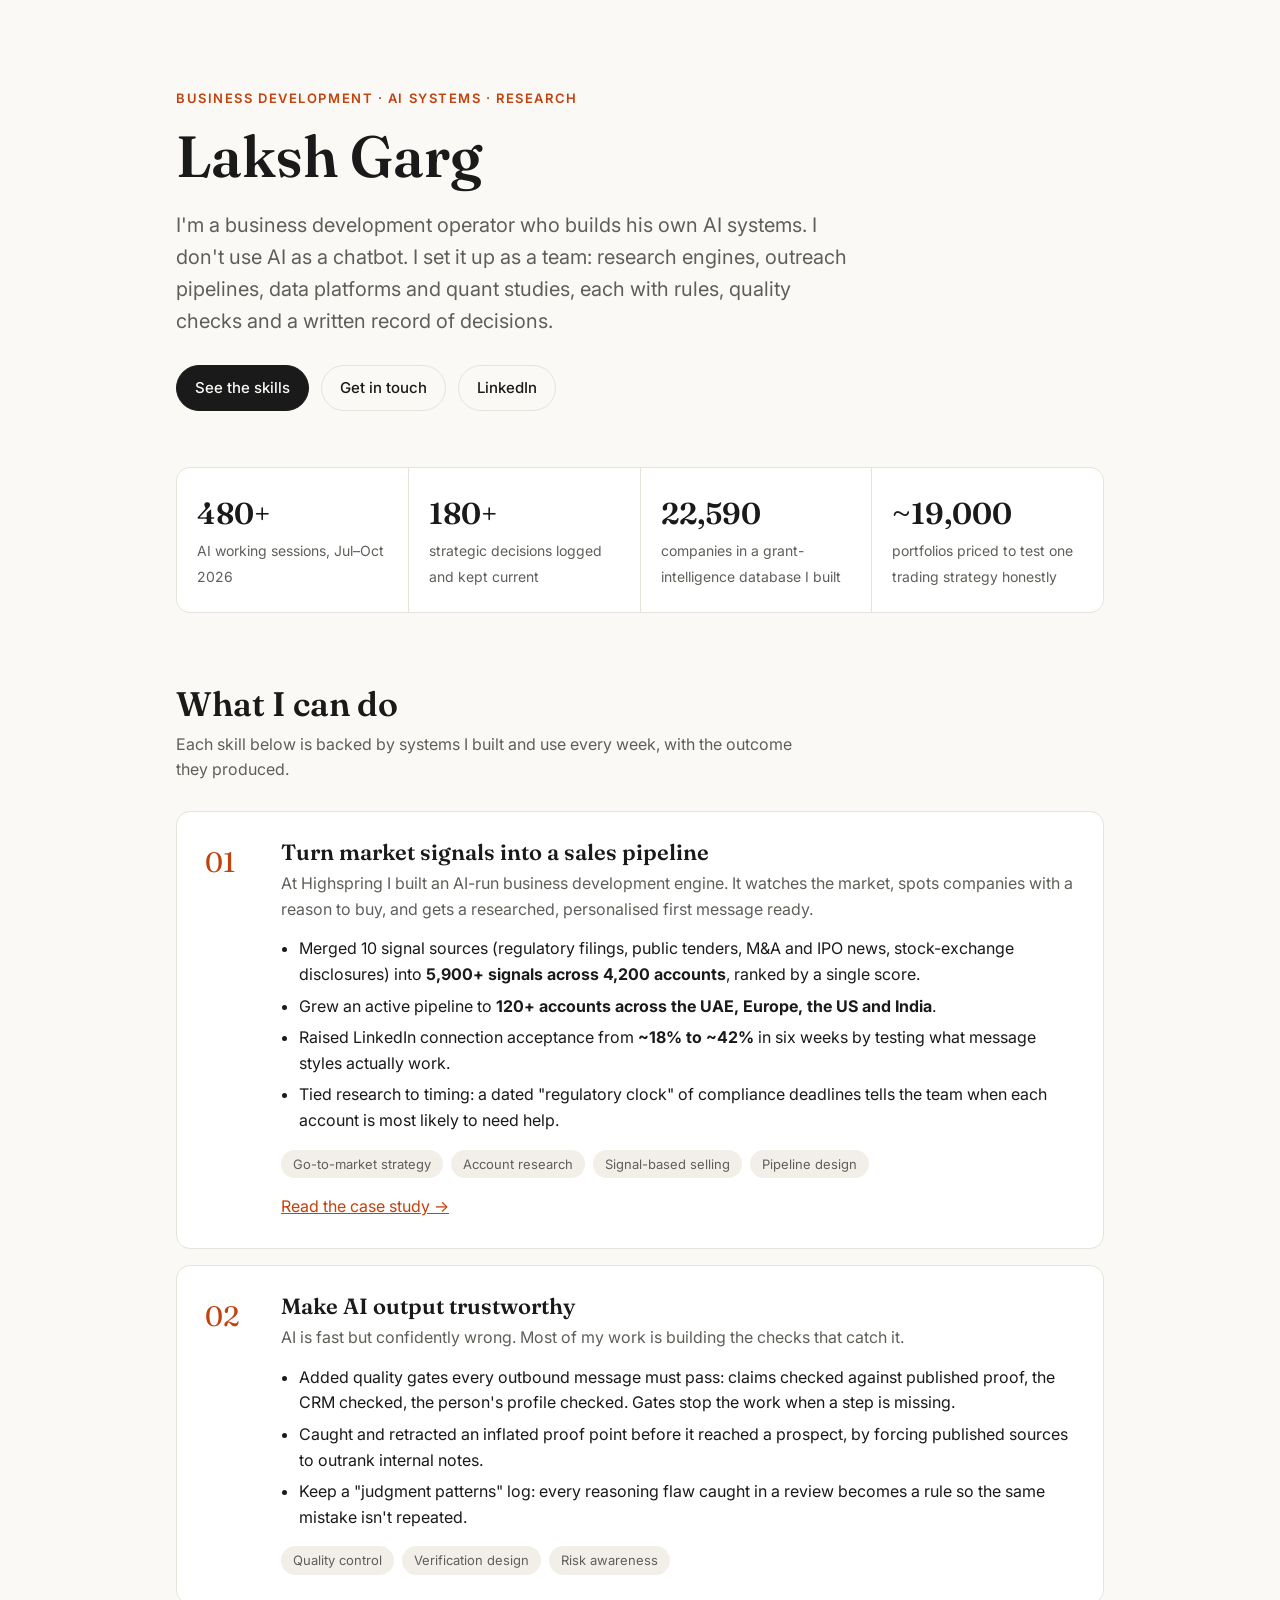
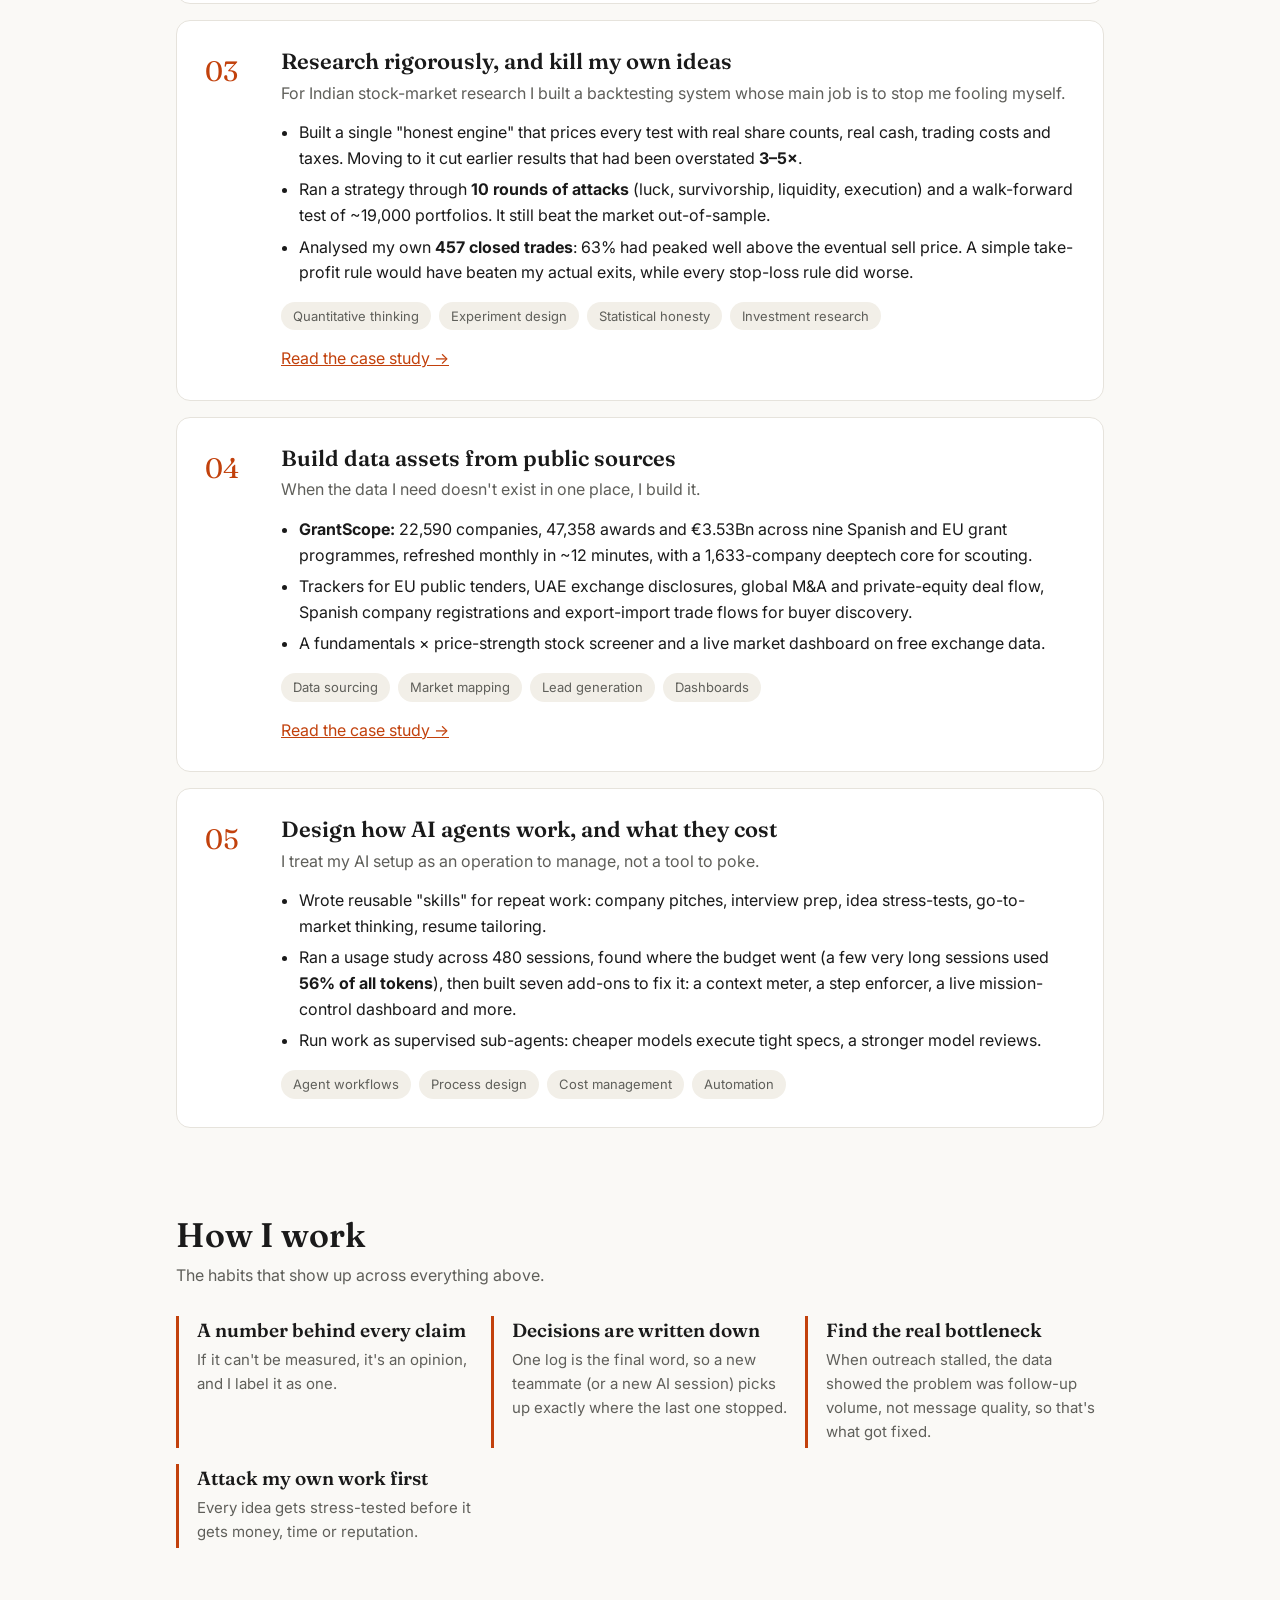
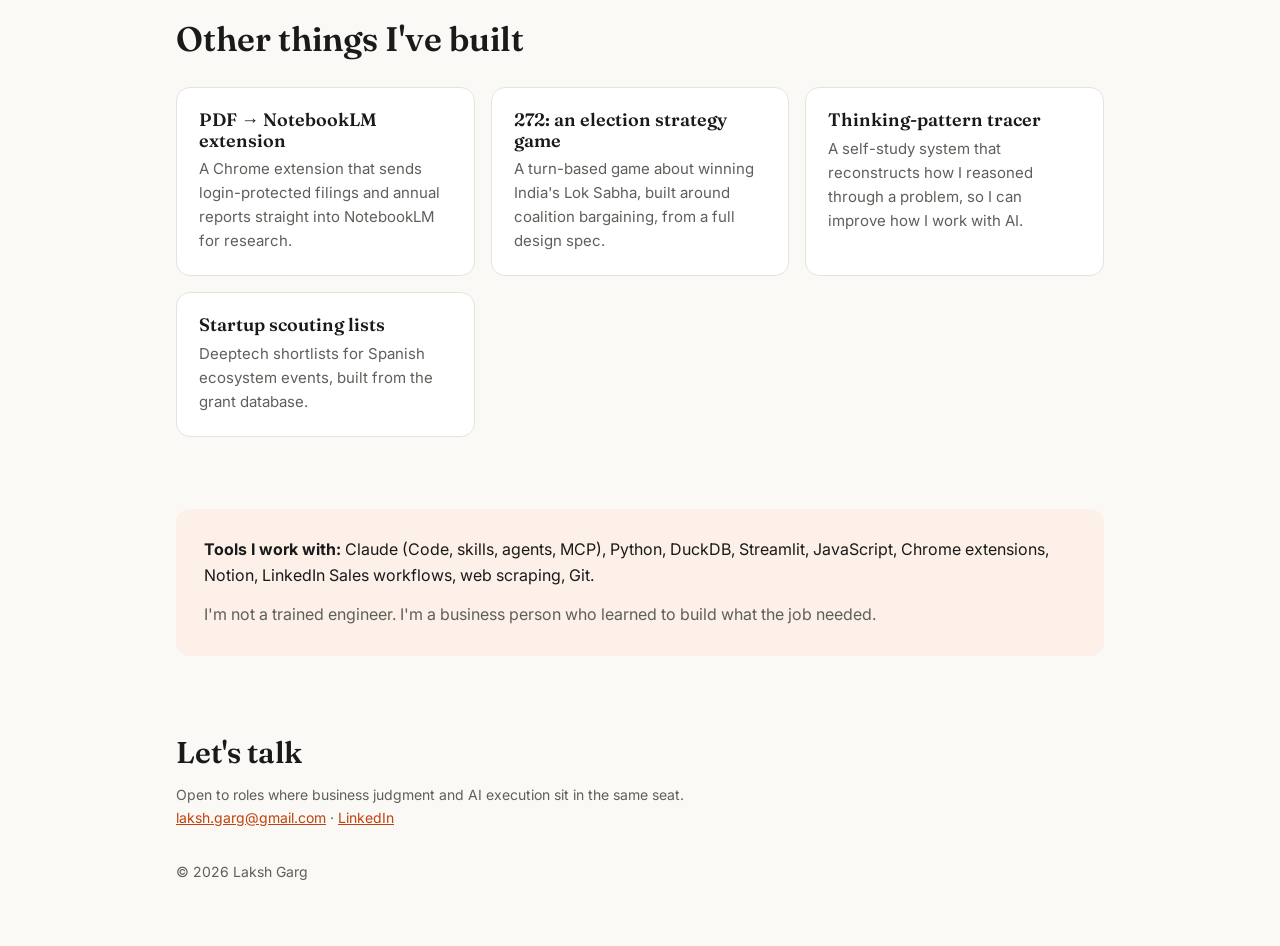
==== index.html @ 2f950cc5 "Skills site with three case studies Co-Authored-By: Claude Opus 5.5 <noreply@anthropic.com>" ====
<!doctype html>
<html lang="en">
<head>
<meta charset="utf-8">
<meta name="viewport" content="width=device-width, initial-scale=1">
<title>Laksh Garg — AI Operator</title>
<meta name="description" content="Business development operator who designs and runs his own AI systems: research engines, outreach pipelines, data platforms and quantitative studies.">
<link rel="preconnect" href="https://fonts.googleapis.com">
<link href="https://fonts.googleapis.com/css2?family=Inter:wght@400;500;600;700&family=Fraunces:opsz,wght@9..144,500;9..144,600&display=swap" rel="stylesheet">
<style>
:root{
  --bg:#faf9f6; --surface:#ffffff; --ink:#1a1a1a; --muted:#5f5f5a; --line:#e6e3dc;
  --accent:#c2410c; --accent-soft:#fdf0e8; --chip:#f2efe8;
}
@media (prefers-color-scheme: dark){
  :root:not([data-theme="light"]){
    --bg:#121211; --surface:#1b1b19; --ink:#efede8; --muted:#a3a19a; --line:#2c2b28;
    --accent:#fb923c; --accent-soft:#2a1d14; --chip:#24231f;
  }
}
:root[data-theme="dark"]{
  --bg:#121211; --surface:#1b1b19; --ink:#efede8; --muted:#a3a19a; --line:#2c2b28;
  --accent:#fb923c; --accent-soft:#2a1d14; --chip:#24231f;
}
*{box-sizing:border-box}
body{margin:0;background:var(--bg);color:var(--ink);font:16px/1.6 Inter,system-ui,sans-serif;-webkit-font-smoothing:antialiased}
.wrap{max-width:960px;margin:0 auto;padding:0 16px}
h1,h2,h3{font-family:Fraunces,Georgia,serif;font-weight:600;line-height:1.15;margin:0}
a{color:var(--accent)}
header{padding:88px 0 56px}
.eyebrow{font-size:13px;letter-spacing:.12em;text-transform:uppercase;color:var(--accent);font-weight:600}
h1{font-size:clamp(36px,6vw,58px);margin:14px 0 20px}
.lede{font-size:clamp(17px,2.2vw,20px);color:var(--muted);max-width:680px}
.cta{margin-top:28px;display:flex;gap:12px;flex-wrap:wrap}
.btn{display:inline-block;padding:10px 18px;border-radius:999px;border:1px solid var(--line);text-decoration:none;color:var(--ink);font-weight:500;font-size:15px}
.btn.primary{background:var(--ink);color:var(--bg);border-color:var(--ink)}
.stats{display:grid;grid-template-columns:repeat(auto-fit,minmax(170px,1fr));gap:1px;background:var(--line);border:1px solid var(--line);border-radius:14px;overflow:hidden}
.stat{background:var(--surface);padding:22px 20px}
.stat b{display:block;font-family:Fraunces,serif;font-size:30px;font-weight:600}
.stat span{font-size:14px;color:var(--muted)}
section{padding:72px 0 0}
.sec-head{margin-bottom:28px}
.sec-head h2{font-size:clamp(26px,4vw,34px)}
.sec-head p{color:var(--muted);margin:8px 0 0;max-width:640px}
.skill{background:var(--surface);border:1px solid var(--line);border-radius:14px;padding:28px;margin-bottom:16px;display:grid;grid-template-columns:56px 1fr;gap:20px}
.num{font-family:Fraunces,serif;font-size:28px;color:var(--accent)}
.skill h3{font-size:22px;margin-bottom:6px}
.skill .what{color:var(--muted);margin:0 0 14px}
.skill ul{margin:0 0 16px;padding-left:18px}
.skill li{margin:6px 0}
.chips{display:flex;flex-wrap:wrap;gap:8px}
.chip{background:var(--chip);border-radius:999px;padding:4px 12px;font-size:13px;color:var(--muted)}
.principles{display:grid;grid-template-columns:repeat(auto-fit,minmax(260px,1fr));gap:16px}
.p{border-left:3px solid var(--accent);padding:4px 0 4px 18px}
.p h3{font-size:19px;margin-bottom:6px}
.p p{margin:0;color:var(--muted);font-size:15px}
.builds{display:grid;grid-template-columns:repeat(auto-fit,minmax(260px,1fr));gap:16px}
.card{background:var(--surface);border:1px solid var(--line);border-radius:14px;padding:22px}
.card h3{font-size:18px;margin-bottom:6px}
.card p{margin:0;color:var(--muted);font-size:15px}
.stack{background:var(--accent-soft);border-radius:14px;padding:28px}
.stack p{margin:0 0 14px}
footer{padding:80px 0 48px;color:var(--muted);font-size:14px}
footer h2{color:var(--ink);font-size:30px;margin-bottom:12px}
@media (max-width:600px){
  header{padding:56px 0 40px}
  .skill{grid-template-columns:1fr;gap:6px;padding:22px}
}
</style>
</head>
<body>
<div class="wrap">

<header>
  <div class="eyebrow">Business development · AI systems · Research</div>
  <h1>Laksh Garg</h1>
  <p class="lede">I'm a business development operator who builds his own AI systems. I don't use AI as a chatbot. I set it up as a team: research engines, outreach pipelines, data platforms and quant studies, each with rules, quality checks and a written record of decisions.</p>
  <div class="cta">
    <a class="btn primary" href="#skills">See the skills</a>
    <a class="btn" href="mailto:laksh.garg@gmail.com">Get in touch</a>
    <a class="btn" href="https://www.linkedin.com/in/lakshay-garg-66840947">LinkedIn</a>
  </div>
</header>

<div class="stats">
  <div class="stat"><b>480+</b><span>AI working sessions, Jul–Oct 2026</span></div>
  <div class="stat"><b>180+</b><span>strategic decisions logged and kept current</span></div>
  <div class="stat"><b>22,590</b><span>companies in a grant-intelligence database I built</span></div>
  <div class="stat"><b>~19,000</b><span>portfolios priced to test one trading strategy honestly</span></div>
</div>

<section id="skills">
  <div class="sec-head">
    <h2>What I can do</h2>
    <p>Each skill below is backed by systems I built and use every week, with the outcome they produced.</p>
  </div>

  <div class="skill"><div class="num">01</div><div>
    <h3>Turn market signals into a sales pipeline</h3>
    <p class="what">At Highspring I built an AI-run business development engine. It watches the market, spots companies with a reason to buy, and gets a researched, personalised first message ready.</p>
    <ul>
      <li>Merged 10 signal sources (regulatory filings, public tenders, M&amp;A and IPO news, stock-exchange disclosures) into <strong>5,900+ signals across 4,200 accounts</strong>, ranked by a single score.</li>
      <li>Grew an active pipeline to <strong>120+ accounts across the UAE, Europe, the US and India</strong>.</li>
      <li>Raised LinkedIn connection acceptance from <strong>~18% to ~42%</strong> in six weeks by testing what message styles actually work.</li>
      <li>Tied research to timing: a dated "regulatory clock" of compliance deadlines tells the team when each account is most likely to need help.</li>
    </ul>
    <div class="chips"><span class="chip">Go-to-market strategy</span><span class="chip">Account research</span><span class="chip">Signal-based selling</span><span class="chip">Pipeline design</span></div>
  <p style="margin:16px 0 0"><a href="cases/bd-engine.html">Read the case study →</a></p></div></div>

  <div class="skill"><div class="num">02</div><div>
    <h3>Make AI output trustworthy</h3>
    <p class="what">AI is fast but confidently wrong. Most of my work is building the checks that catch it.</p>
    <ul>
      <li>Added quality gates every outbound message must pass: claims checked against published proof, the CRM checked, the person's profile checked. Gates stop the work when a step is missing.</li>
      <li>Caught and retracted an inflated proof point before it reached a prospect, by forcing published sources to outrank internal notes.</li>
      <li>Keep a "judgment patterns" log: every reasoning flaw caught in a review becomes a rule so the same mistake isn't repeated.</li>
    </ul>
    <div class="chips"><span class="chip">Quality control</span><span class="chip">Verification design</span><span class="chip">Risk awareness</span></div>
  </div></div>

  <div class="skill"><div class="num">03</div><div>
    <h3>Research rigorously, and kill my own ideas</h3>
    <p class="what">For Indian stock-market research I built a backtesting system whose main job is to stop me fooling myself.</p>
    <ul>
      <li>Built a single "honest engine" that prices every test with real share counts, real cash, trading costs and taxes. Moving to it cut earlier results that had been overstated <strong>3–5×</strong>.</li>
      <li>Ran a strategy through <strong>10 rounds of attacks</strong> (luck, survivorship, liquidity, execution) and a walk-forward test of ~19,000 portfolios. It still beat the market out-of-sample.</li>
      <li>Analysed my own <strong>457 closed trades</strong>: 63% had peaked well above the eventual sell price. A simple take-profit rule would have beaten my actual exits, while every stop-loss rule did worse.</li>
    </ul>
    <div class="chips"><span class="chip">Quantitative thinking</span><span class="chip">Experiment design</span><span class="chip">Statistical honesty</span><span class="chip">Investment research</span></div>
  <p style="margin:16px 0 0"><a href="cases/backtesting.html">Read the case study →</a></p></div></div>

  <div class="skill"><div class="num">04</div><div>
    <h3>Build data assets from public sources</h3>
    <p class="what">When the data I need doesn't exist in one place, I build it.</p>
    <ul>
      <li><strong>GrantScope:</strong> 22,590 companies, 47,358 awards and €3.53Bn across nine Spanish and EU grant programmes, refreshed monthly in ~12 minutes, with a 1,633-company deeptech core for scouting.</li>
      <li>Trackers for EU public tenders, UAE exchange disclosures, global M&amp;A and private-equity deal flow, Spanish company registrations and export-import trade flows for buyer discovery.</li>
      <li>A fundamentals × price-strength stock screener and a live market dashboard on free exchange data.</li>
    </ul>
    <div class="chips"><span class="chip">Data sourcing</span><span class="chip">Market mapping</span><span class="chip">Lead generation</span><span class="chip">Dashboards</span></div>
  <p style="margin:16px 0 0"><a href="cases/grantscope.html">Read the case study →</a></p></div></div>

  <div class="skill"><div class="num">05</div><div>
    <h3>Design how AI agents work, and what they cost</h3>
    <p class="what">I treat my AI setup as an operation to manage, not a tool to poke.</p>
    <ul>
      <li>Wrote reusable "skills" for repeat work: company pitches, interview prep, idea stress-tests, go-to-market thinking, resume tailoring.</li>
      <li>Ran a usage study across 480 sessions, found where the budget went (a few very long sessions used <strong>56% of all tokens</strong>), then built seven add-ons to fix it: a context meter, a step enforcer, a live mission-control dashboard and more.</li>
      <li>Run work as supervised sub-agents: cheaper models execute tight specs, a stronger model reviews.</li>
    </ul>
    <div class="chips"><span class="chip">Agent workflows</span><span class="chip">Process design</span><span class="chip">Cost management</span><span class="chip">Automation</span></div>
  </div></div>
</section>

<section>
  <div class="sec-head">
    <h2>How I work</h2>
    <p>The habits that show up across everything above.</p>
  </div>
  <div class="principles">
    <div class="p"><h3>A number behind every claim</h3><p>If it can't be measured, it's an opinion, and I label it as one.</p></div>
    <div class="p"><h3>Decisions are written down</h3><p>One log is the final word, so a new teammate (or a new AI session) picks up exactly where the last one stopped.</p></div>
    <div class="p"><h3>Find the real bottleneck</h3><p>When outreach stalled, the data showed the problem was follow-up volume, not message quality, so that's what got fixed.</p></div>
    <div class="p"><h3>Attack my own work first</h3><p>Every idea gets stress-tested before it gets money, time or reputation.</p></div>
  </div>
</section>

<section>
  <div class="sec-head">
    <h2>Other things I've built</h2>
  </div>
  <div class="builds">
    <div class="card"><h3>PDF → NotebookLM extension</h3><p>A Chrome extension that sends login-protected filings and annual reports straight into NotebookLM for research.</p></div>
    <div class="card"><h3>272: an election strategy game</h3><p>A turn-based game about winning India's Lok Sabha, built around coalition bargaining, from a full design spec.</p></div>
    <div class="card"><h3>Thinking-pattern tracer</h3><p>A self-study system that reconstructs how I reasoned through a problem, so I can improve how I work with AI.</p></div>
    <div class="card"><h3>Startup scouting lists</h3><p>Deeptech shortlists for Spanish ecosystem events, built from the grant database.</p></div>
  </div>
</section>

<section>
  <div class="stack">
    <p><strong>Tools I work with:</strong> Claude (Code, skills, agents, MCP), Python, DuckDB, Streamlit, JavaScript, Chrome extensions, Notion, LinkedIn Sales workflows, web scraping, Git.</p>
    <p style="margin:0;color:var(--muted)">I'm not a trained engineer. I'm a business person who learned to build what the job needed.</p>
  </div>
</section>

<footer>
  <h2>Let's talk</h2>
  <p>Open to roles where business judgment and AI execution sit in the same seat.<br>
  <a href="mailto:laksh.garg@gmail.com">laksh.garg@gmail.com</a> · <a href="https://www.linkedin.com/in/lakshay-garg-66840947">LinkedIn</a></p>
  <p style="margin-top:32px">© 2026 Laksh Garg</p>
</footer>

</div>
</body>
</html>
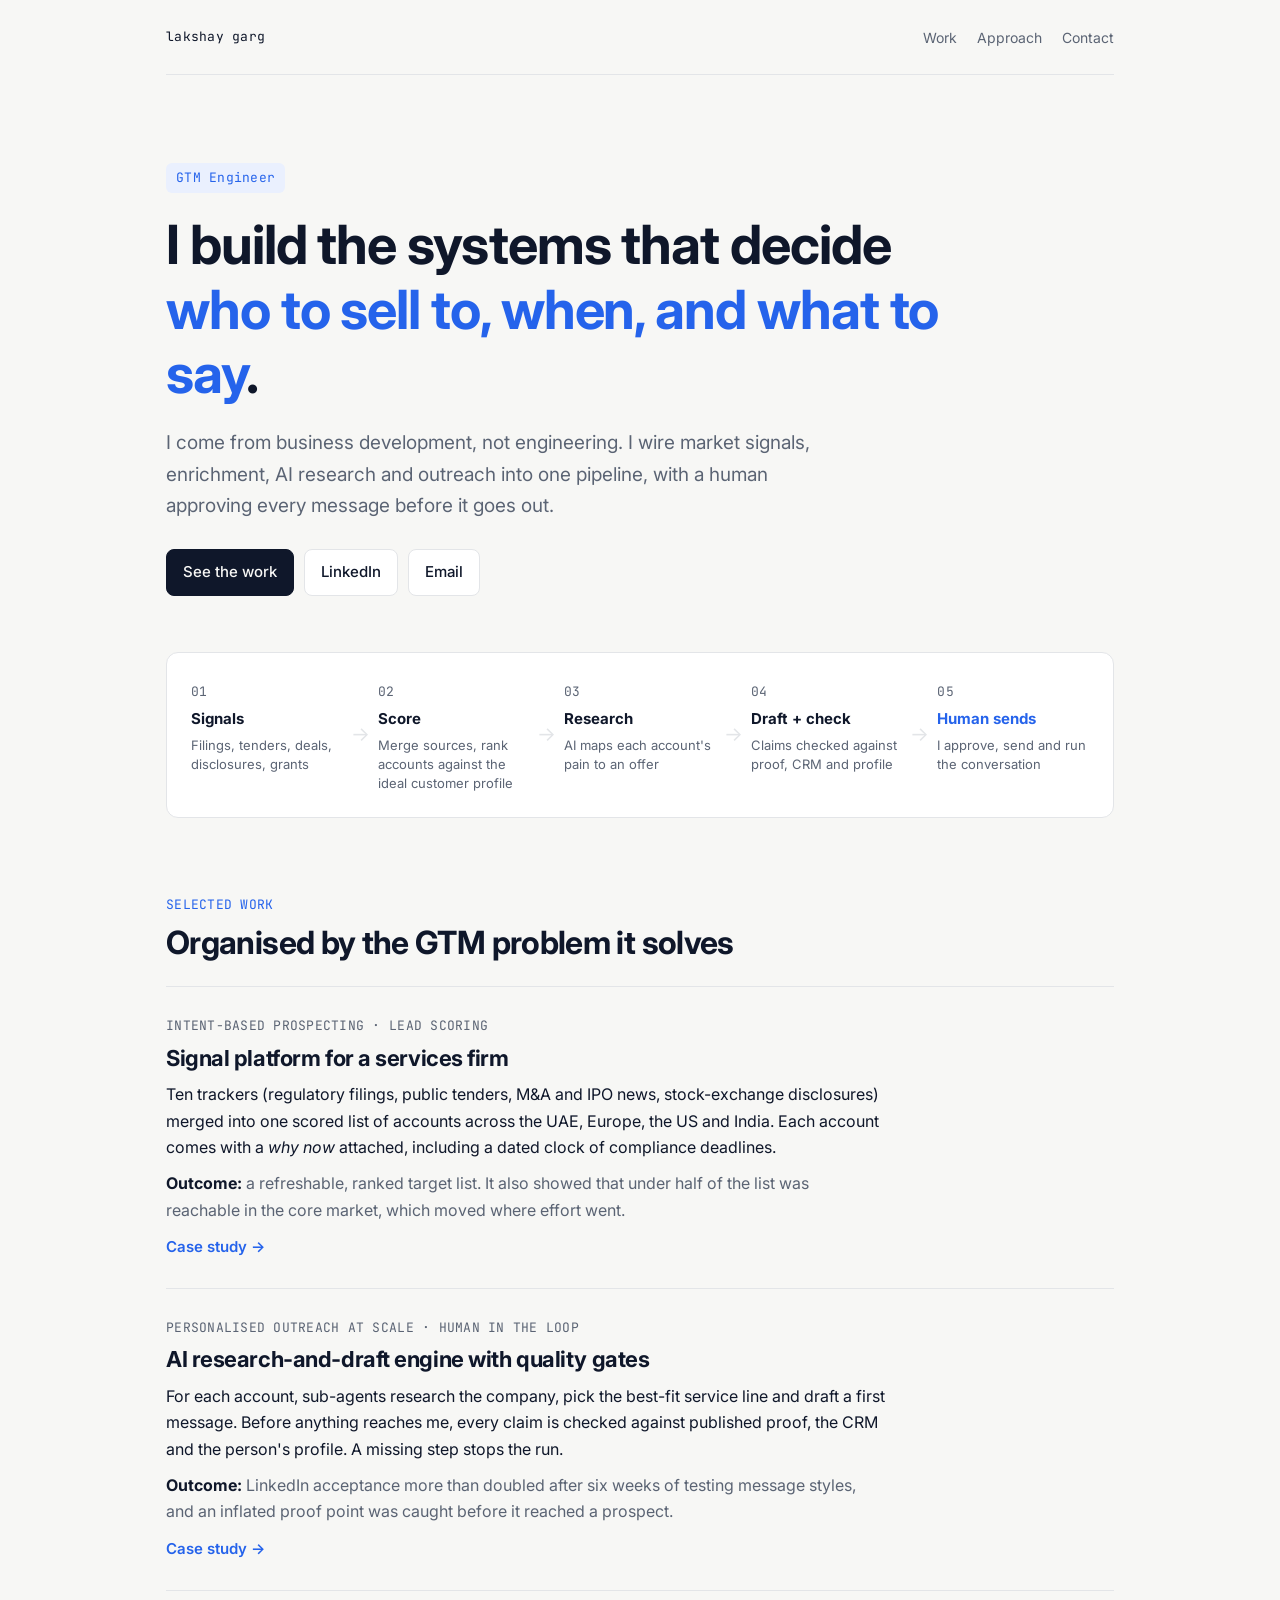
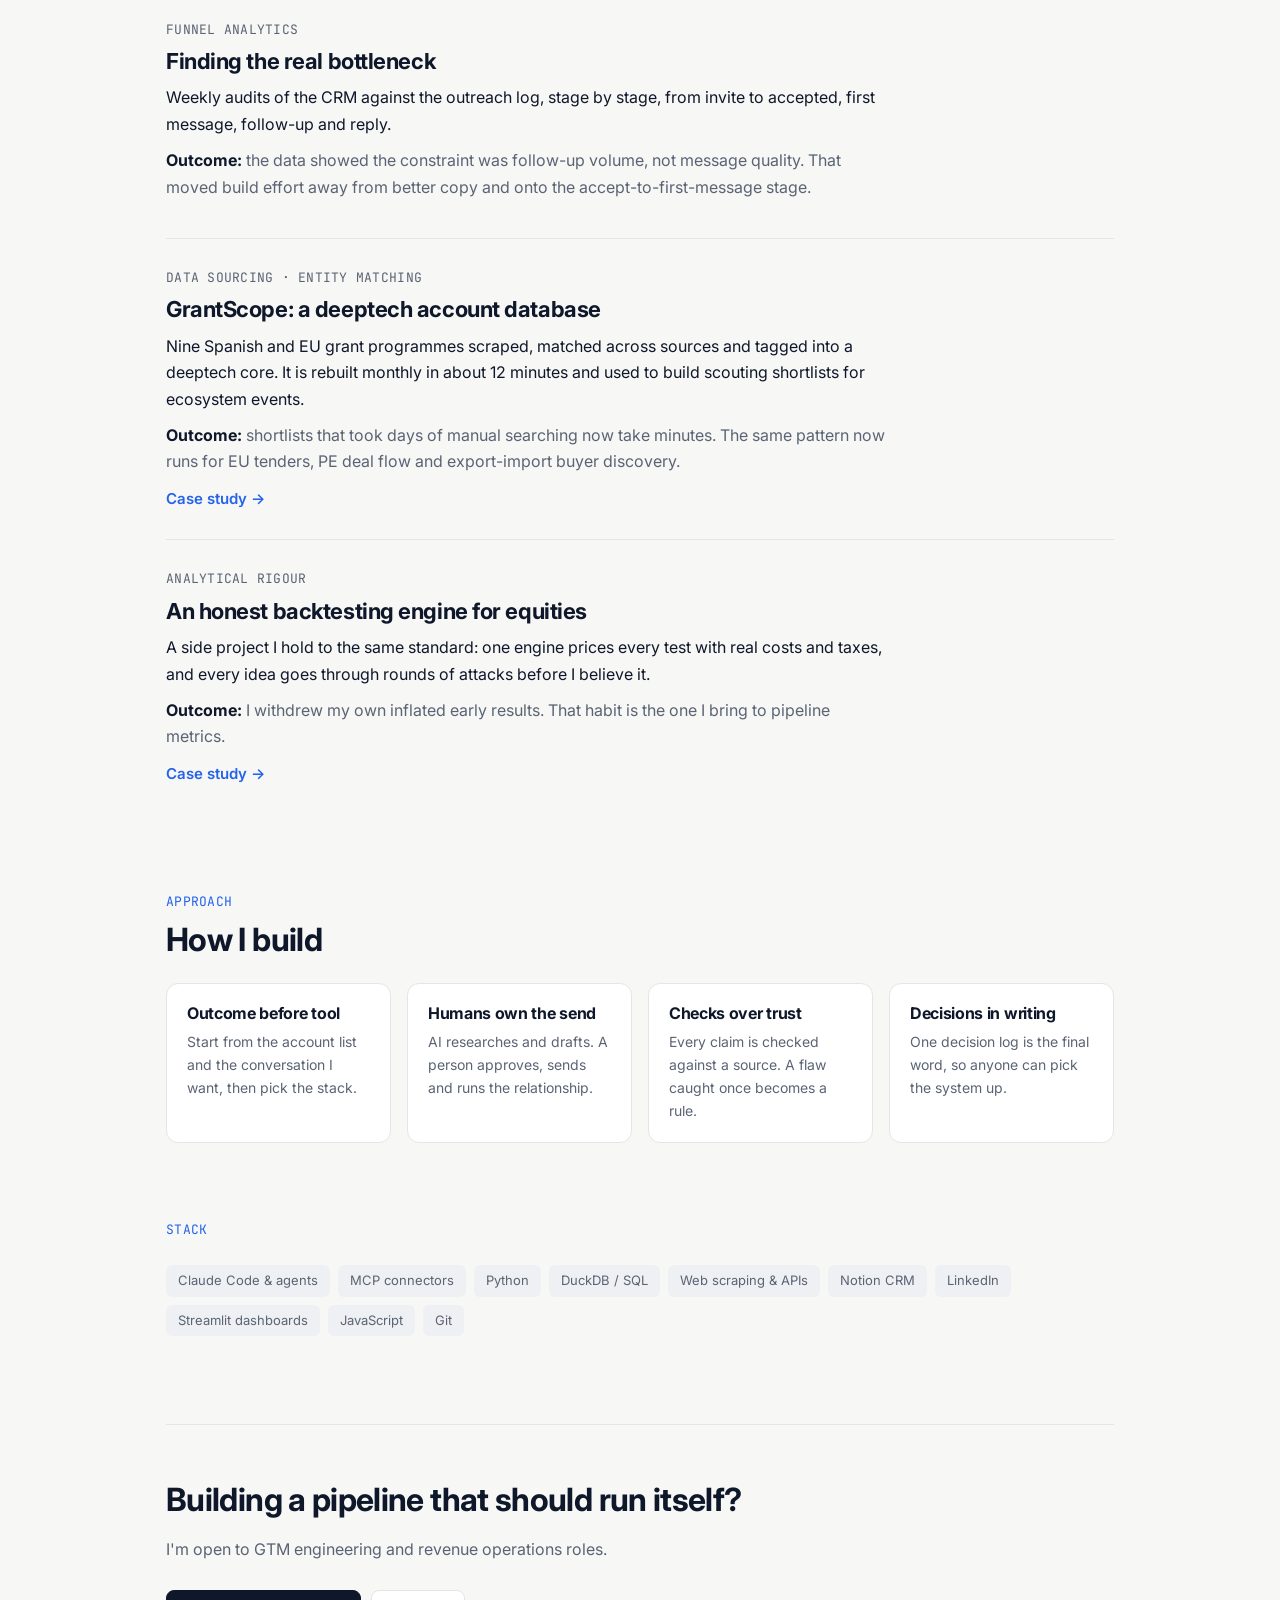
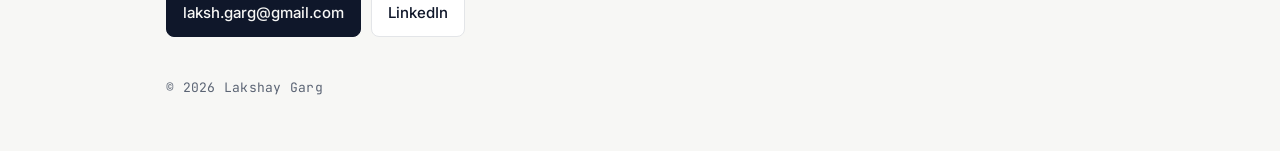
==== commit b0fca4ab: "Reposition as GTM engineer: new design, no stat tiles, renamed to Lakshay Co-Authored-By: Claude Opu" ====
--- a/index.html
+++ b/index.html
@@ -3,192 +3,111 @@
 <head>
 <meta charset="utf-8">
 <meta name="viewport" content="width=device-width, initial-scale=1">
-<title>Laksh Garg — AI Operator</title>
-<meta name="description" content="Business development operator who designs and runs his own AI systems: research engines, outreach pipelines, data platforms and quantitative studies.">
+<title>Lakshay Garg — GTM Engineer</title>
+<meta name="description" content="GTM engineer. I build signal-driven pipelines that find accounts with a reason to buy, research them and get personalised outreach ready, with a human approving every send.">
 <link rel="preconnect" href="https://fonts.googleapis.com">
-<link href="https://fonts.googleapis.com/css2?family=Inter:wght@400;500;600;700&family=Fraunces:opsz,wght@9..144,500;9..144,600&display=swap" rel="stylesheet">
-<style>
-:root{
-  --bg:#faf9f6; --surface:#ffffff; --ink:#1a1a1a; --muted:#5f5f5a; --line:#e6e3dc;
-  --accent:#c2410c; --accent-soft:#fdf0e8; --chip:#f2efe8;
-}
-@media (prefers-color-scheme: dark){
-  :root:not([data-theme="light"]){
-    --bg:#121211; --surface:#1b1b19; --ink:#efede8; --muted:#a3a19a; --line:#2c2b28;
-    --accent:#fb923c; --accent-soft:#2a1d14; --chip:#24231f;
-  }
-}
-:root[data-theme="dark"]{
-  --bg:#121211; --surface:#1b1b19; --ink:#efede8; --muted:#a3a19a; --line:#2c2b28;
-  --accent:#fb923c; --accent-soft:#2a1d14; --chip:#24231f;
-}
-*{box-sizing:border-box}
-body{margin:0;background:var(--bg);color:var(--ink);font:16px/1.6 Inter,system-ui,sans-serif;-webkit-font-smoothing:antialiased}
-.wrap{max-width:960px;margin:0 auto;padding:0 16px}
-h1,h2,h3{font-family:Fraunces,Georgia,serif;font-weight:600;line-height:1.15;margin:0}
-a{color:var(--accent)}
-header{padding:88px 0 56px}
-.eyebrow{font-size:13px;letter-spacing:.12em;text-transform:uppercase;color:var(--accent);font-weight:600}
-h1{font-size:clamp(36px,6vw,58px);margin:14px 0 20px}
-.lede{font-size:clamp(17px,2.2vw,20px);color:var(--muted);max-width:680px}
-.cta{margin-top:28px;display:flex;gap:12px;flex-wrap:wrap}
-.btn{display:inline-block;padding:10px 18px;border-radius:999px;border:1px solid var(--line);text-decoration:none;color:var(--ink);font-weight:500;font-size:15px}
-.btn.primary{background:var(--ink);color:var(--bg);border-color:var(--ink)}
-.stats{display:grid;grid-template-columns:repeat(auto-fit,minmax(170px,1fr));gap:1px;background:var(--line);border:1px solid var(--line);border-radius:14px;overflow:hidden}
-.stat{background:var(--surface);padding:22px 20px}
-.stat b{display:block;font-family:Fraunces,serif;font-size:30px;font-weight:600}
-.stat span{font-size:14px;color:var(--muted)}
-section{padding:72px 0 0}
-.sec-head{margin-bottom:28px}
-.sec-head h2{font-size:clamp(26px,4vw,34px)}
-.sec-head p{color:var(--muted);margin:8px 0 0;max-width:640px}
-.skill{background:var(--surface);border:1px solid var(--line);border-radius:14px;padding:28px;margin-bottom:16px;display:grid;grid-template-columns:56px 1fr;gap:20px}
-.num{font-family:Fraunces,serif;font-size:28px;color:var(--accent)}
-.skill h3{font-size:22px;margin-bottom:6px}
-.skill .what{color:var(--muted);margin:0 0 14px}
-.skill ul{margin:0 0 16px;padding-left:18px}
-.skill li{margin:6px 0}
-.chips{display:flex;flex-wrap:wrap;gap:8px}
-.chip{background:var(--chip);border-radius:999px;padding:4px 12px;font-size:13px;color:var(--muted)}
-.principles{display:grid;grid-template-columns:repeat(auto-fit,minmax(260px,1fr));gap:16px}
-.p{border-left:3px solid var(--accent);padding:4px 0 4px 18px}
-.p h3{font-size:19px;margin-bottom:6px}
-.p p{margin:0;color:var(--muted);font-size:15px}
-.builds{display:grid;grid-template-columns:repeat(auto-fit,minmax(260px,1fr));gap:16px}
-.card{background:var(--surface);border:1px solid var(--line);border-radius:14px;padding:22px}
-.card h3{font-size:18px;margin-bottom:6px}
-.card p{margin:0;color:var(--muted);font-size:15px}
-.stack{background:var(--accent-soft);border-radius:14px;padding:28px}
-.stack p{margin:0 0 14px}
-footer{padding:80px 0 48px;color:var(--muted);font-size:14px}
-footer h2{color:var(--ink);font-size:30px;margin-bottom:12px}
-@media (max-width:600px){
-  header{padding:56px 0 40px}
-  .skill{grid-template-columns:1fr;gap:6px;padding:22px}
-}
-</style>
+<link href="https://fonts.googleapis.com/css2?family=Inter:wght@400;500;600;700&family=JetBrains+Mono:wght@400;500&display=swap" rel="stylesheet">
+<link rel="stylesheet" href="site.css">
 </head>
 <body>
 <div class="wrap">
 
-<header>
-  <div class="eyebrow">Business development · AI systems · Research</div>
-  <h1>Laksh Garg</h1>
-  <p class="lede">I'm a business development operator who builds his own AI systems. I don't use AI as a chatbot. I set it up as a team: research engines, outreach pipelines, data platforms and quant studies, each with rules, quality checks and a written record of decisions.</p>
+<nav class="top">
+  <span class="mono">lakshay garg</span>
+  <span class="links"><a href="#work">Work</a><a href="#approach">Approach</a><a href="#contact">Contact</a></span>
+</nav>
+
+<header class="hero">
+  <div class="tag mono">GTM Engineer</div>
+  <h1>I build the systems that decide <em>who to sell to, when, and what to say</em>.</h1>
+  <p class="lede">I come from business development, not engineering. I wire market signals, enrichment, AI research and outreach into one pipeline, with a human approving every message before it goes out.</p>
   <div class="cta">
-    <a class="btn primary" href="#skills">See the skills</a>
-    <a class="btn" href="mailto:laksh.garg@gmail.com">Get in touch</a>
+    <a class="btn primary" href="#work">See the work</a>
     <a class="btn" href="https://www.linkedin.com/in/lakshay-garg-66840947">LinkedIn</a>
+    <a class="btn" href="mailto:laksh.garg@gmail.com">Email</a>
   </div>
 </header>
 
-<div class="stats">
-  <div class="stat"><b>480+</b><span>AI working sessions, Jul–Oct 2026</span></div>
-  <div class="stat"><b>180+</b><span>strategic decisions logged and kept current</span></div>
-  <div class="stat"><b>22,590</b><span>companies in a grant-intelligence database I built</span></div>
-  <div class="stat"><b>~19,000</b><span>portfolios priced to test one trading strategy honestly</span></div>
-</div>
-
-<section id="skills">
-  <div class="sec-head">
-    <h2>What I can do</h2>
-    <p>Each skill below is backed by systems I built and use every week, with the outcome they produced.</p>
-  </div>
-
-  <div class="skill"><div class="num">01</div><div>
-    <h3>Turn market signals into a sales pipeline</h3>
-    <p class="what">At Highspring I built an AI-run business development engine. It watches the market, spots companies with a reason to buy, and gets a researched, personalised first message ready.</p>
-    <ul>
-      <li>Merged 10 signal sources (regulatory filings, public tenders, M&amp;A and IPO news, stock-exchange disclosures) into <strong>5,900+ signals across 4,200 accounts</strong>, ranked by a single score.</li>
-      <li>Grew an active pipeline to <strong>120+ accounts across the UAE, Europe, the US and India</strong>.</li>
-      <li>Raised LinkedIn connection acceptance from <strong>~18% to ~42%</strong> in six weeks by testing what message styles actually work.</li>
-      <li>Tied research to timing: a dated "regulatory clock" of compliance deadlines tells the team when each account is most likely to need help.</li>
-    </ul>
-    <div class="chips"><span class="chip">Go-to-market strategy</span><span class="chip">Account research</span><span class="chip">Signal-based selling</span><span class="chip">Pipeline design</span></div>
-  <p style="margin:16px 0 0"><a href="cases/bd-engine.html">Read the case study →</a></p></div></div>
-
-  <div class="skill"><div class="num">02</div><div>
-    <h3>Make AI output trustworthy</h3>
-    <p class="what">AI is fast but confidently wrong. Most of my work is building the checks that catch it.</p>
-    <ul>
-      <li>Added quality gates every outbound message must pass: claims checked against published proof, the CRM checked, the person's profile checked. Gates stop the work when a step is missing.</li>
-      <li>Caught and retracted an inflated proof point before it reached a prospect, by forcing published sources to outrank internal notes.</li>
-      <li>Keep a "judgment patterns" log: every reasoning flaw caught in a review becomes a rule so the same mistake isn't repeated.</li>
-    </ul>
-    <div class="chips"><span class="chip">Quality control</span><span class="chip">Verification design</span><span class="chip">Risk awareness</span></div>
-  </div></div>
-
-  <div class="skill"><div class="num">03</div><div>
-    <h3>Research rigorously, and kill my own ideas</h3>
-    <p class="what">For Indian stock-market research I built a backtesting system whose main job is to stop me fooling myself.</p>
-    <ul>
-      <li>Built a single "honest engine" that prices every test with real share counts, real cash, trading costs and taxes. Moving to it cut earlier results that had been overstated <strong>3–5×</strong>.</li>
-      <li>Ran a strategy through <strong>10 rounds of attacks</strong> (luck, survivorship, liquidity, execution) and a walk-forward test of ~19,000 portfolios. It still beat the market out-of-sample.</li>
-      <li>Analysed my own <strong>457 closed trades</strong>: 63% had peaked well above the eventual sell price. A simple take-profit rule would have beaten my actual exits, while every stop-loss rule did worse.</li>
-    </ul>
-    <div class="chips"><span class="chip">Quantitative thinking</span><span class="chip">Experiment design</span><span class="chip">Statistical honesty</span><span class="chip">Investment research</span></div>
-  <p style="margin:16px 0 0"><a href="cases/backtesting.html">Read the case study →</a></p></div></div>
-
-  <div class="skill"><div class="num">04</div><div>
-    <h3>Build data assets from public sources</h3>
-    <p class="what">When the data I need doesn't exist in one place, I build it.</p>
-    <ul>
-      <li><strong>GrantScope:</strong> 22,590 companies, 47,358 awards and €3.53Bn across nine Spanish and EU grant programmes, refreshed monthly in ~12 minutes, with a 1,633-company deeptech core for scouting.</li>
-      <li>Trackers for EU public tenders, UAE exchange disclosures, global M&amp;A and private-equity deal flow, Spanish company registrations and export-import trade flows for buyer discovery.</li>
-      <li>A fundamentals × price-strength stock screener and a live market dashboard on free exchange data.</li>
-    </ul>
-    <div class="chips"><span class="chip">Data sourcing</span><span class="chip">Market mapping</span><span class="chip">Lead generation</span><span class="chip">Dashboards</span></div>
-  <p style="margin:16px 0 0"><a href="cases/grantscope.html">Read the case study →</a></p></div></div>
-
-  <div class="skill"><div class="num">05</div><div>
-    <h3>Design how AI agents work, and what they cost</h3>
-    <p class="what">I treat my AI setup as an operation to manage, not a tool to poke.</p>
-    <ul>
-      <li>Wrote reusable "skills" for repeat work: company pitches, interview prep, idea stress-tests, go-to-market thinking, resume tailoring.</li>
-      <li>Ran a usage study across 480 sessions, found where the budget went (a few very long sessions used <strong>56% of all tokens</strong>), then built seven add-ons to fix it: a context meter, a step enforcer, a live mission-control dashboard and more.</li>
-      <li>Run work as supervised sub-agents: cheaper models execute tight specs, a stronger model reviews.</li>
-    </ul>
-    <div class="chips"><span class="chip">Agent workflows</span><span class="chip">Process design</span><span class="chip">Cost management</span><span class="chip">Automation</span></div>
-  </div></div>
+<section class="flow" aria-label="How my pipelines work">
+  <div class="step"><span class="mono">01</span><b>Signals</b><p>Filings, tenders, deals, disclosures, grants</p></div>
+  <div class="arrow">→</div>
+  <div class="step"><span class="mono">02</span><b>Score</b><p>Merge sources, rank accounts against the ideal customer profile</p></div>
+  <div class="arrow">→</div>
+  <div class="step"><span class="mono">03</span><b>Research</b><p>AI maps each account's pain to an offer</p></div>
+  <div class="arrow">→</div>
+  <div class="step"><span class="mono">04</span><b>Draft + check</b><p>Claims checked against proof, CRM and profile</p></div>
+  <div class="arrow">→</div>
+  <div class="step human"><span class="mono">05</span><b>Human sends</b><p>I approve, send and run the conversation</p></div>
 </section>
 
-<section>
-  <div class="sec-head">
-    <h2>How I work</h2>
-    <p>The habits that show up across everything above.</p>
-  </div>
-  <div class="principles">
-    <div class="p"><h3>A number behind every claim</h3><p>If it can't be measured, it's an opinion, and I label it as one.</p></div>
-    <div class="p"><h3>Decisions are written down</h3><p>One log is the final word, so a new teammate (or a new AI session) picks up exactly where the last one stopped.</p></div>
-    <div class="p"><h3>Find the real bottleneck</h3><p>When outreach stalled, the data showed the problem was follow-up volume, not message quality, so that's what got fixed.</p></div>
-    <div class="p"><h3>Attack my own work first</h3><p>Every idea gets stress-tested before it gets money, time or reputation.</p></div>
+<section id="work">
+  <div class="sec-head"><span class="mono">Selected work</span><h2>Organised by the GTM problem it solves</h2></div>
+
+  <article class="work">
+    <div class="meta mono">Intent-based prospecting · Lead scoring</div>
+    <h3>Signal platform for a services firm</h3>
+    <p>Ten trackers (regulatory filings, public tenders, M&amp;A and IPO news, stock-exchange disclosures) merged into one scored list of accounts across the UAE, Europe, the US and India. Each account comes with a <em>why now</em> attached, including a dated clock of compliance deadlines.</p>
+    <p class="out"><b>Outcome:</b> a refreshable, ranked target list. It also showed that under half of the list was reachable in the core market, which moved where effort went.</p>
+    <a class="more" href="cases/bd-engine.html">Case study →</a>
+  </article>
+
+  <article class="work">
+    <div class="meta mono">Personalised outreach at scale · Human in the loop</div>
+    <h3>AI research-and-draft engine with quality gates</h3>
+    <p>For each account, sub-agents research the company, pick the best-fit service line and draft a first message. Before anything reaches me, every claim is checked against published proof, the CRM and the person's profile. A missing step stops the run.</p>
+    <p class="out"><b>Outcome:</b> LinkedIn acceptance more than doubled after six weeks of testing message styles, and an inflated proof point was caught before it reached a prospect.</p>
+    <a class="more" href="cases/bd-engine.html">Case study →</a>
+  </article>
+
+  <article class="work">
+    <div class="meta mono">Funnel analytics</div>
+    <h3>Finding the real bottleneck</h3>
+    <p>Weekly audits of the CRM against the outreach log, stage by stage, from invite to accepted, first message, follow-up and reply.</p>
+    <p class="out"><b>Outcome:</b> the data showed the constraint was follow-up volume, not message quality. That moved build effort away from better copy and onto the accept-to-first-message stage.</p>
+  </article>
+
+  <article class="work">
+    <div class="meta mono">Data sourcing · Entity matching</div>
+    <h3>GrantScope: a deeptech account database</h3>
+    <p>Nine Spanish and EU grant programmes scraped, matched across sources and tagged into a deeptech core. It is rebuilt monthly in about 12 minutes and used to build scouting shortlists for ecosystem events.</p>
+    <p class="out"><b>Outcome:</b> shortlists that took days of manual searching now take minutes. The same pattern now runs for EU tenders, PE deal flow and export-import buyer discovery.</p>
+    <a class="more" href="cases/grantscope.html">Case study →</a>
+  </article>
+
+  <article class="work">
+    <div class="meta mono">Analytical rigour</div>
+    <h3>An honest backtesting engine for equities</h3>
+    <p>A side project I hold to the same standard: one engine prices every test with real costs and taxes, and every idea goes through rounds of attacks before I believe it.</p>
+    <p class="out"><b>Outcome:</b> I withdrew my own inflated early results. That habit is the one I bring to pipeline metrics.</p>
+    <a class="more" href="cases/backtesting.html">Case study →</a>
+  </article>
+</section>
+
+<section id="approach">
+  <div class="sec-head"><span class="mono">Approach</span><h2>How I build</h2></div>
+  <div class="grid">
+    <div><h4>Outcome before tool</h4><p>Start from the account list and the conversation I want, then pick the stack.</p></div>
+    <div><h4>Humans own the send</h4><p>AI researches and drafts. A person approves, sends and runs the relationship.</p></div>
+    <div><h4>Checks over trust</h4><p>Every claim is checked against a source. A flaw caught once becomes a rule.</p></div>
+    <div><h4>Decisions in writing</h4><p>One decision log is the final word, so anyone can pick the system up.</p></div>
   </div>
 </section>
 
 <section>
-  <div class="sec-head">
-    <h2>Other things I've built</h2>
-  </div>
-  <div class="builds">
-    <div class="card"><h3>PDF → NotebookLM extension</h3><p>A Chrome extension that sends login-protected filings and annual reports straight into NotebookLM for research.</p></div>
-    <div class="card"><h3>272: an election strategy game</h3><p>A turn-based game about winning India's Lok Sabha, built around coalition bargaining, from a full design spec.</p></div>
-    <div class="card"><h3>Thinking-pattern tracer</h3><p>A self-study system that reconstructs how I reasoned through a problem, so I can improve how I work with AI.</p></div>
-    <div class="card"><h3>Startup scouting lists</h3><p>Deeptech shortlists for Spanish ecosystem events, built from the grant database.</p></div>
+  <div class="sec-head"><span class="mono">Stack</span></div>
+  <div class="chips">
+    <span class="chip">Claude Code &amp; agents</span><span class="chip">MCP connectors</span><span class="chip">Python</span><span class="chip">DuckDB / SQL</span><span class="chip">Web scraping &amp; APIs</span><span class="chip">Notion CRM</span><span class="chip">LinkedIn</span><span class="chip">Streamlit dashboards</span><span class="chip">JavaScript</span><span class="chip">Git</span>
   </div>
 </section>
 
-<section>
-  <div class="stack">
-    <p><strong>Tools I work with:</strong> Claude (Code, skills, agents, MCP), Python, DuckDB, Streamlit, JavaScript, Chrome extensions, Notion, LinkedIn Sales workflows, web scraping, Git.</p>
-    <p style="margin:0;color:var(--muted)">I'm not a trained engineer. I'm a business person who learned to build what the job needed.</p>
+<footer id="contact">
+  <h2>Building a pipeline that should run itself?</h2>
+  <p>I'm open to GTM engineering and revenue operations roles.</p>
+  <div class="cta">
+    <a class="btn primary" href="mailto:laksh.garg@gmail.com">laksh.garg@gmail.com</a>
+    <a class="btn" href="https://www.linkedin.com/in/lakshay-garg-66840947">LinkedIn</a>
   </div>
-</section>
-
-<footer>
-  <h2>Let's talk</h2>
-  <p>Open to roles where business judgment and AI execution sit in the same seat.<br>
-  <a href="mailto:laksh.garg@gmail.com">laksh.garg@gmail.com</a> · <a href="https://www.linkedin.com/in/lakshay-garg-66840947">LinkedIn</a></p>
-  <p style="margin-top:32px">© 2026 Laksh Garg</p>
+  <p class="fine mono">© 2026 Lakshay Garg</p>
 </footer>
 
 </div>
--- a/site.css
+++ b/site.css
@@ -0,0 +1,53 @@
+:root{--bg:#f7f7f5;--surface:#fff;--ink:#0f172a;--muted:#5b6474;--line:#e3e5e8;--accent:#2563eb;--accent-soft:#eaf0fe;--chip:#eef0f3}
+@media (prefers-color-scheme: dark){:root:not([data-theme="light"]){--bg:#0b0d12;--surface:#12151c;--ink:#e8ebf0;--muted:#9aa3b2;--line:#222733;--accent:#7aa2ff;--accent-soft:#172038;--chip:#1a1e28}}
+:root[data-theme="dark"]{--bg:#0b0d12;--surface:#12151c;--ink:#e8ebf0;--muted:#9aa3b2;--line:#222733;--accent:#7aa2ff;--accent-soft:#172038;--chip:#1a1e28}
+*{box-sizing:border-box}
+body{margin:0;background:var(--bg);color:var(--ink);font:16px/1.65 Inter,system-ui,sans-serif;-webkit-font-smoothing:antialiased}
+.wrap{max-width:980px;margin:0 auto;padding:0 16px}
+.mono{font-family:"JetBrains Mono",ui-monospace,monospace;font-size:13px;letter-spacing:.02em}
+a{color:var(--accent)}
+h1,h2,h3,h4{margin:0;line-height:1.2;letter-spacing:-.02em}
+nav.top{display:flex;justify-content:space-between;align-items:center;padding:24px 0;border-bottom:1px solid var(--line)}
+nav.top .links a{margin-left:20px;color:var(--muted);text-decoration:none;font-size:14px}
+.hero{padding:88px 0 56px}
+.tag{display:inline-block;color:var(--accent);background:var(--accent-soft);padding:4px 10px;border-radius:6px}
+.hero h1{font-size:clamp(32px,5.4vw,54px);font-weight:700;margin:20px 0;max-width:820px}
+.hero h1 em{font-style:normal;color:var(--accent)}
+.lede{font-size:clamp(17px,2vw,19px);color:var(--muted);max-width:660px;margin:0}
+.cta{display:flex;gap:10px;flex-wrap:wrap;margin-top:28px}
+.btn{padding:10px 16px;border-radius:8px;border:1px solid var(--line);background:var(--surface);color:var(--ink);text-decoration:none;font-weight:500;font-size:15px}
+.btn.primary{background:var(--ink);color:var(--bg);border-color:var(--ink)}
+.flow{display:flex;align-items:stretch;gap:8px;padding:24px;background:var(--surface);border:1px solid var(--line);border-radius:12px}
+.step{flex:1;min-width:0}
+.step .mono{color:var(--muted)}
+.step b{display:block;margin:4px 0 4px;font-size:15px}
+.step p{margin:0;font-size:13px;color:var(--muted);line-height:1.45}
+.step.human b{color:var(--accent)}
+.arrow{color:var(--line);font-size:20px;align-self:center}
+section{padding:72px 0 0}
+.sec-head{margin-bottom:24px}
+.sec-head .mono{color:var(--accent);text-transform:uppercase}
+.sec-head h2{font-size:clamp(24px,3.6vw,32px);margin-top:8px}
+.work{border-top:1px solid var(--line);padding:28px 0}
+.work .meta{color:var(--muted);text-transform:uppercase}
+.work h3{font-size:22px;margin:8px 0 10px}
+.work p{margin:0 0 10px;max-width:720px}
+.work .out{color:var(--muted)}
+.work .out b{color:var(--ink)}
+.more{font-weight:600;font-size:15px;text-decoration:none}
+.grid{display:grid;grid-template-columns:repeat(auto-fit,minmax(210px,1fr));gap:16px}
+.grid div{background:var(--surface);border:1px solid var(--line);border-radius:12px;padding:20px}
+.grid h4{font-size:16px;margin-bottom:6px}
+.grid p{margin:0;color:var(--muted);font-size:14px}
+.chips{display:flex;flex-wrap:wrap;gap:8px}
+.chip{background:var(--chip);border-radius:6px;padding:5px 12px;font-size:13px;color:var(--muted)}
+footer{margin-top:88px;padding:56px 0 40px;border-top:1px solid var(--line)}
+footer h2{font-size:clamp(24px,3.6vw,32px)}
+footer p{color:var(--muted)}
+.fine{margin-top:40px}
+@media (max-width:720px){
+  .hero{padding:56px 0 40px}
+  .flow{flex-direction:column}
+  .arrow{transform:rotate(90deg);align-self:flex-start;margin-left:4px}
+  nav.top .links a{margin-left:14px}
+}
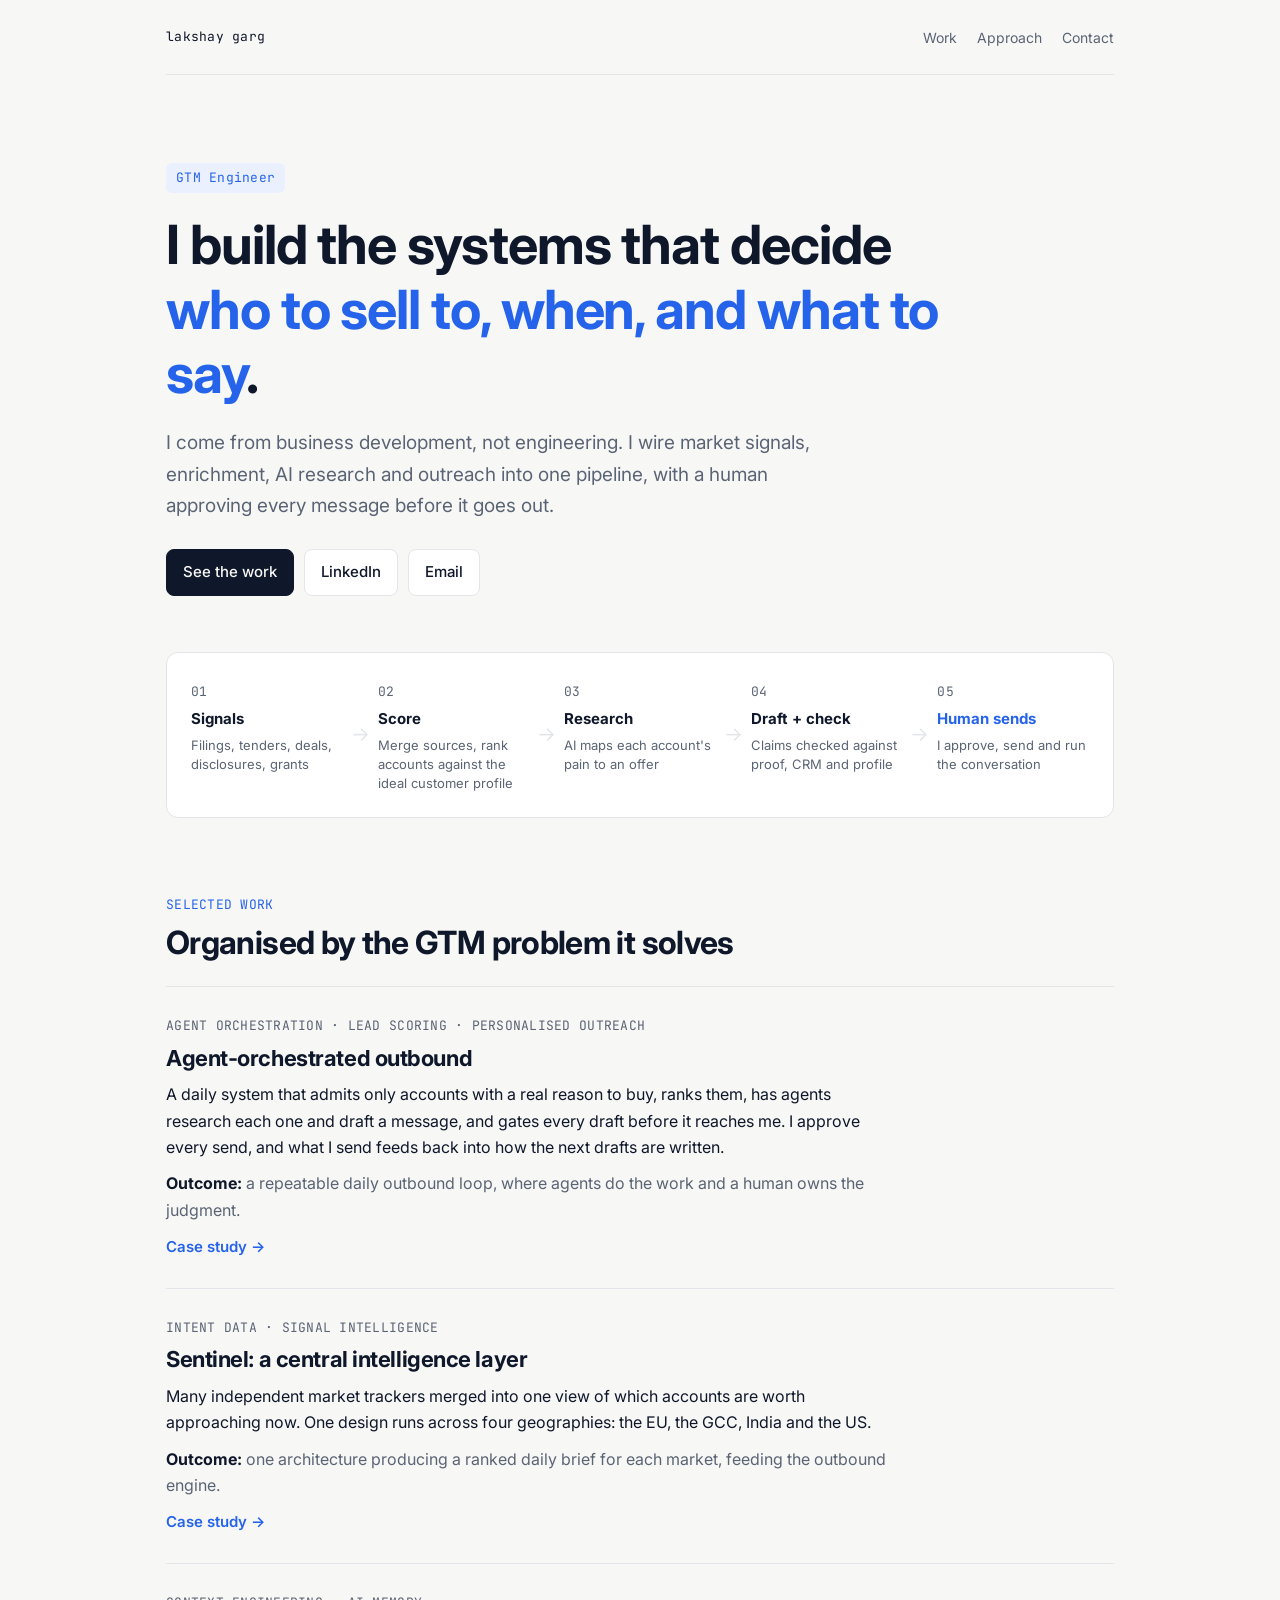
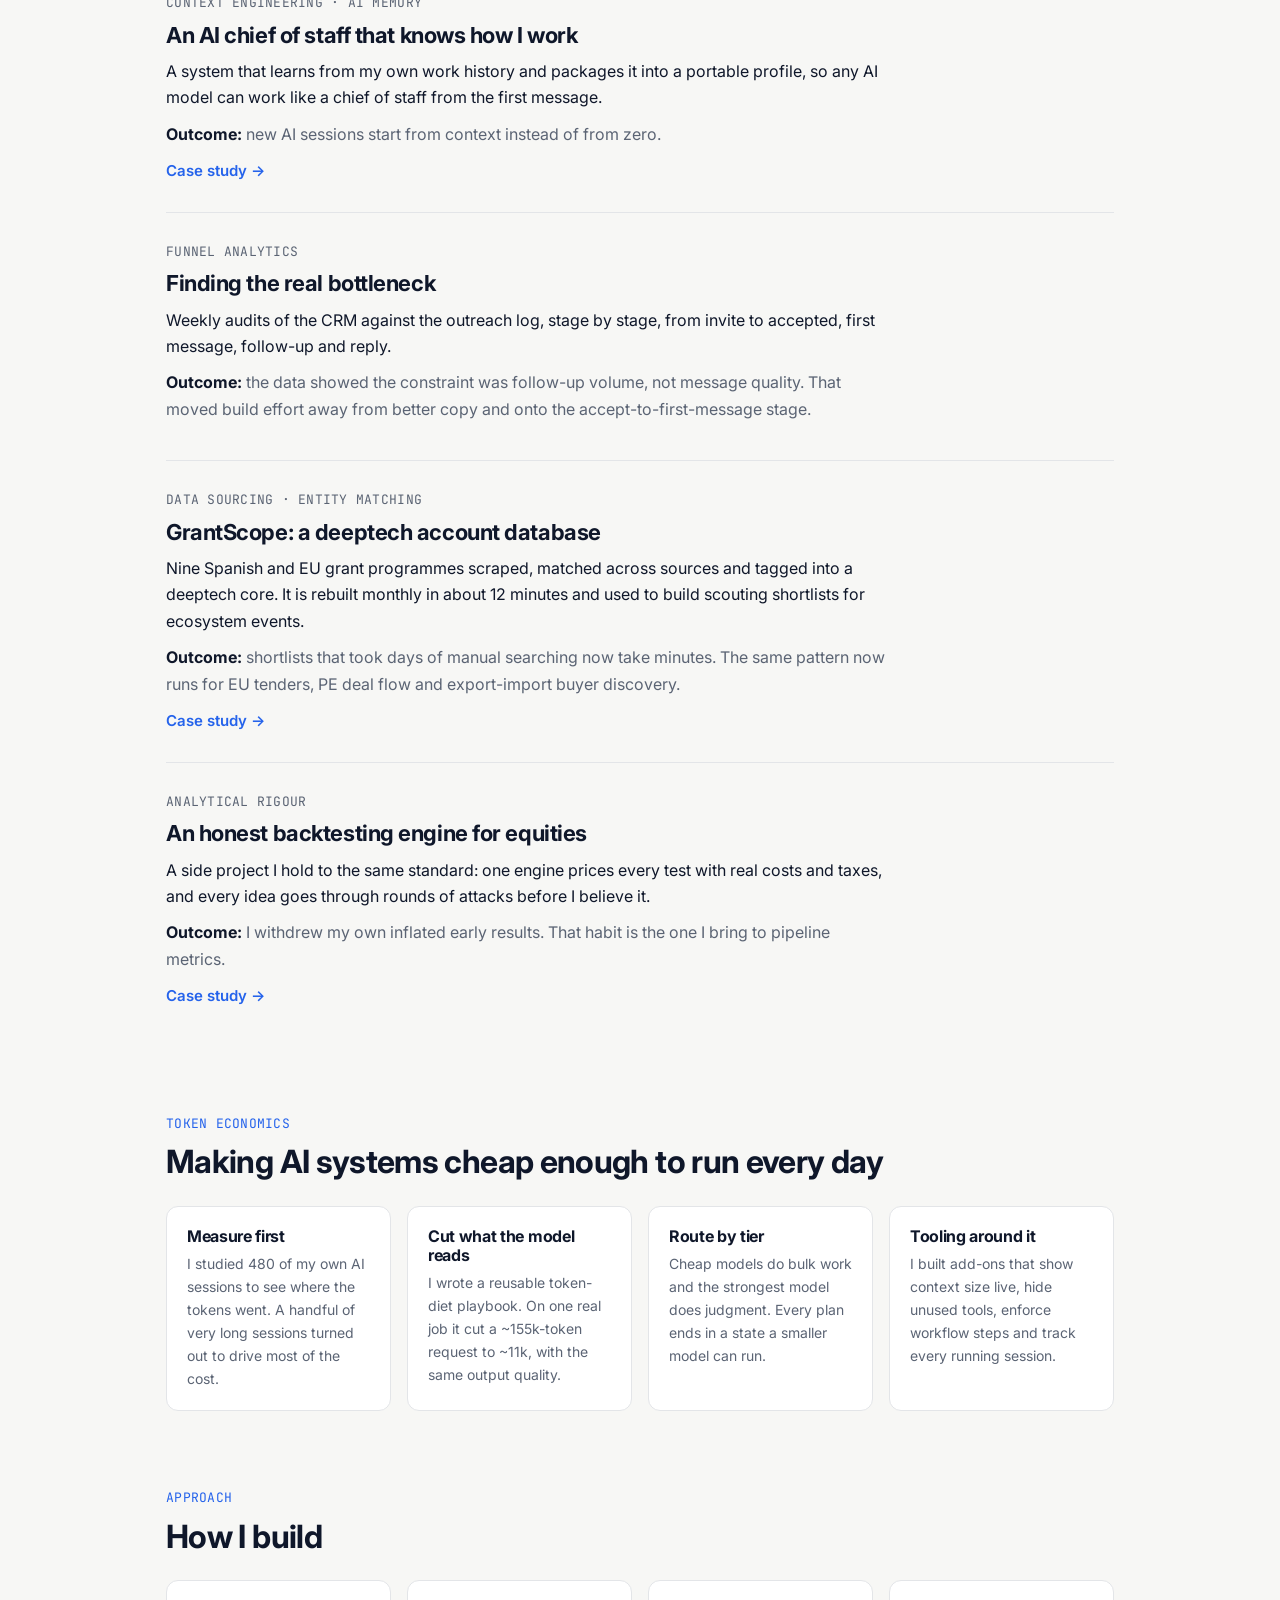
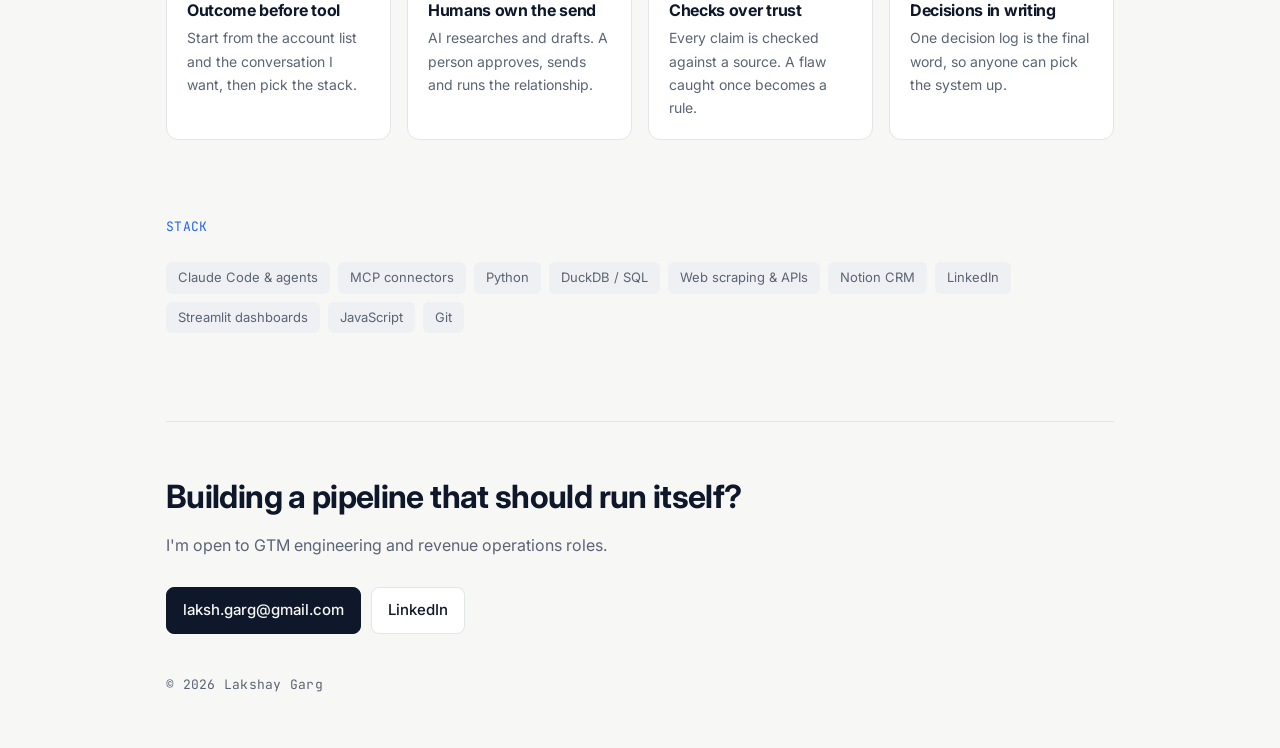
==== commit 2198b134: "Add outbound, Sentinel and chief-of-staff cases; token economics section Co-Authored-By: Claude Opus" ====
--- a/index.html
+++ b/index.html
@@ -44,19 +44,27 @@
   <div class="sec-head"><span class="mono">Selected work</span><h2>Organised by the GTM problem it solves</h2></div>
 
   <article class="work">
-    <div class="meta mono">Intent-based prospecting · Lead scoring</div>
-    <h3>Signal platform for a services firm</h3>
-    <p>Ten trackers (regulatory filings, public tenders, M&amp;A and IPO news, stock-exchange disclosures) merged into one scored list of accounts across the UAE, Europe, the US and India. Each account comes with a <em>why now</em> attached, including a dated clock of compliance deadlines.</p>
-    <p class="out"><b>Outcome:</b> a refreshable, ranked target list. It also showed that under half of the list was reachable in the core market, which moved where effort went.</p>
-    <a class="more" href="cases/bd-engine.html">Case study →</a>
+    <div class="meta mono">Agent orchestration · Lead scoring · Personalised outreach</div>
+    <h3>Agent-orchestrated outbound</h3>
+    <p>A daily system that admits only accounts with a real reason to buy, ranks them, has agents research each one and draft a message, and gates every draft before it reaches me. I approve every send, and what I send feeds back into how the next drafts are written.</p>
+    <p class="out"><b>Outcome:</b> a repeatable daily outbound loop, where agents do the work and a human owns the judgment.</p>
+    <a class="more" href="cases/outbound.html">Case study →</a>
   </article>
 
   <article class="work">
-    <div class="meta mono">Personalised outreach at scale · Human in the loop</div>
-    <h3>AI research-and-draft engine with quality gates</h3>
-    <p>For each account, sub-agents research the company, pick the best-fit service line and draft a first message. Before anything reaches me, every claim is checked against published proof, the CRM and the person's profile. A missing step stops the run.</p>
-    <p class="out"><b>Outcome:</b> LinkedIn acceptance more than doubled after six weeks of testing message styles, and an inflated proof point was caught before it reached a prospect.</p>
-    <a class="more" href="cases/bd-engine.html">Case study →</a>
+    <div class="meta mono">Intent data · Signal intelligence</div>
+    <h3>Sentinel: a central intelligence layer</h3>
+    <p>Many independent market trackers merged into one view of which accounts are worth approaching now. One design runs across four geographies: the EU, the GCC, India and the US.</p>
+    <p class="out"><b>Outcome:</b> one architecture producing a ranked daily brief for each market, feeding the outbound engine.</p>
+    <a class="more" href="cases/sentinel.html">Case study →</a>
+  </article>
+
+  <article class="work">
+    <div class="meta mono">Context engineering · AI memory</div>
+    <h3>An AI chief of staff that knows how I work</h3>
+    <p>A system that learns from my own work history and packages it into a portable profile, so any AI model can work like a chief of staff from the first message.</p>
+    <p class="out"><b>Outcome:</b> new AI sessions start from context instead of from zero.</p>
+    <a class="more" href="cases/chief-of-staff.html">Case study →</a>
   </article>
 
   <article class="work">
@@ -81,6 +89,16 @@
     <p class="out"><b>Outcome:</b> I withdrew my own inflated early results. That habit is the one I bring to pipeline metrics.</p>
     <a class="more" href="cases/backtesting.html">Case study →</a>
   </article>
+</section>
+
+<section id="tokens">
+  <div class="sec-head"><span class="mono">Token economics</span><h2>Making AI systems cheap enough to run every day</h2></div>
+  <div class="grid">
+    <div><h4>Measure first</h4><p>I studied 480 of my own AI sessions to see where the tokens went. A handful of very long sessions turned out to drive most of the cost.</p></div>
+    <div><h4>Cut what the model reads</h4><p>I wrote a reusable token-diet playbook. On one real job it cut a ~155k-token request to ~11k, with the same output quality.</p></div>
+    <div><h4>Route by tier</h4><p>Cheap models do bulk work and the strongest model does judgment. Every plan ends in a state a smaller model can run.</p></div>
+    <div><h4>Tooling around it</h4><p>I built add-ons that show context size live, hide unused tools, enforce workflow steps and track every running session.</p></div>
+  </div>
 </section>
 
 <section id="approach">
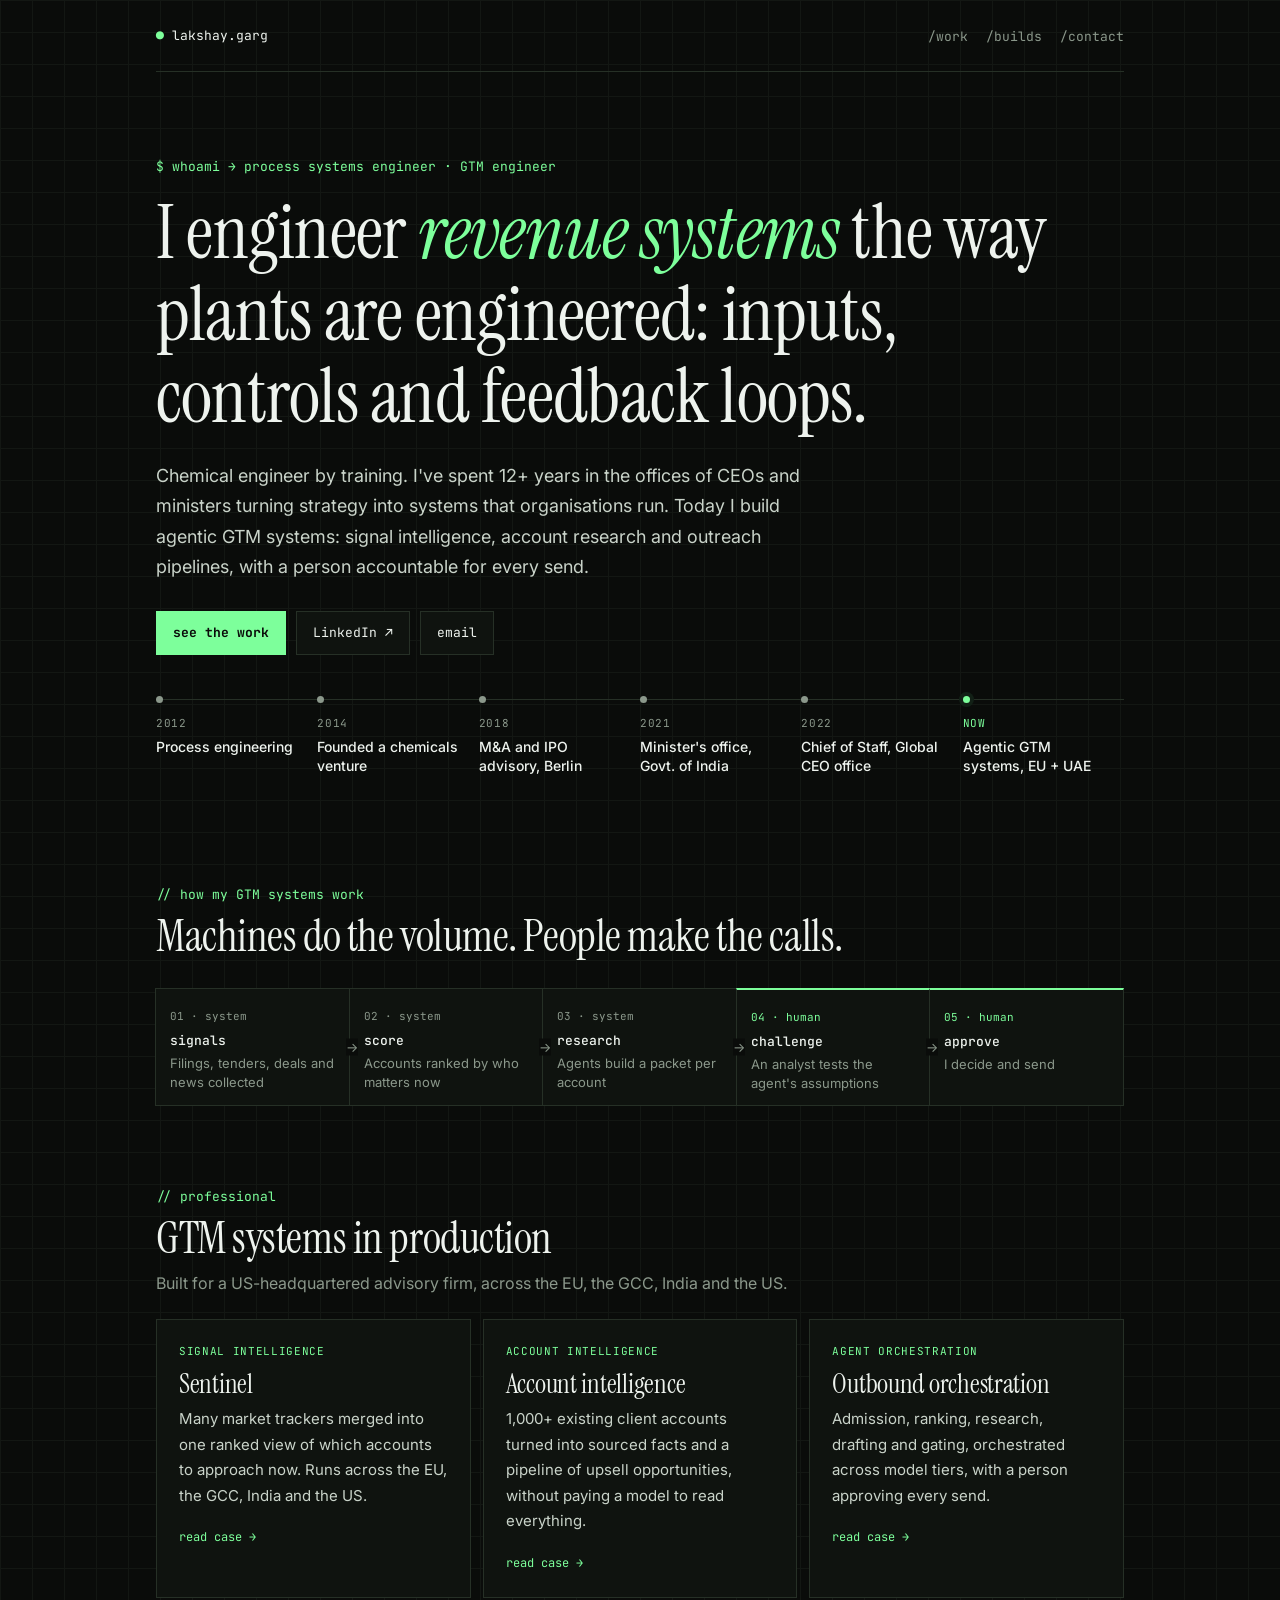
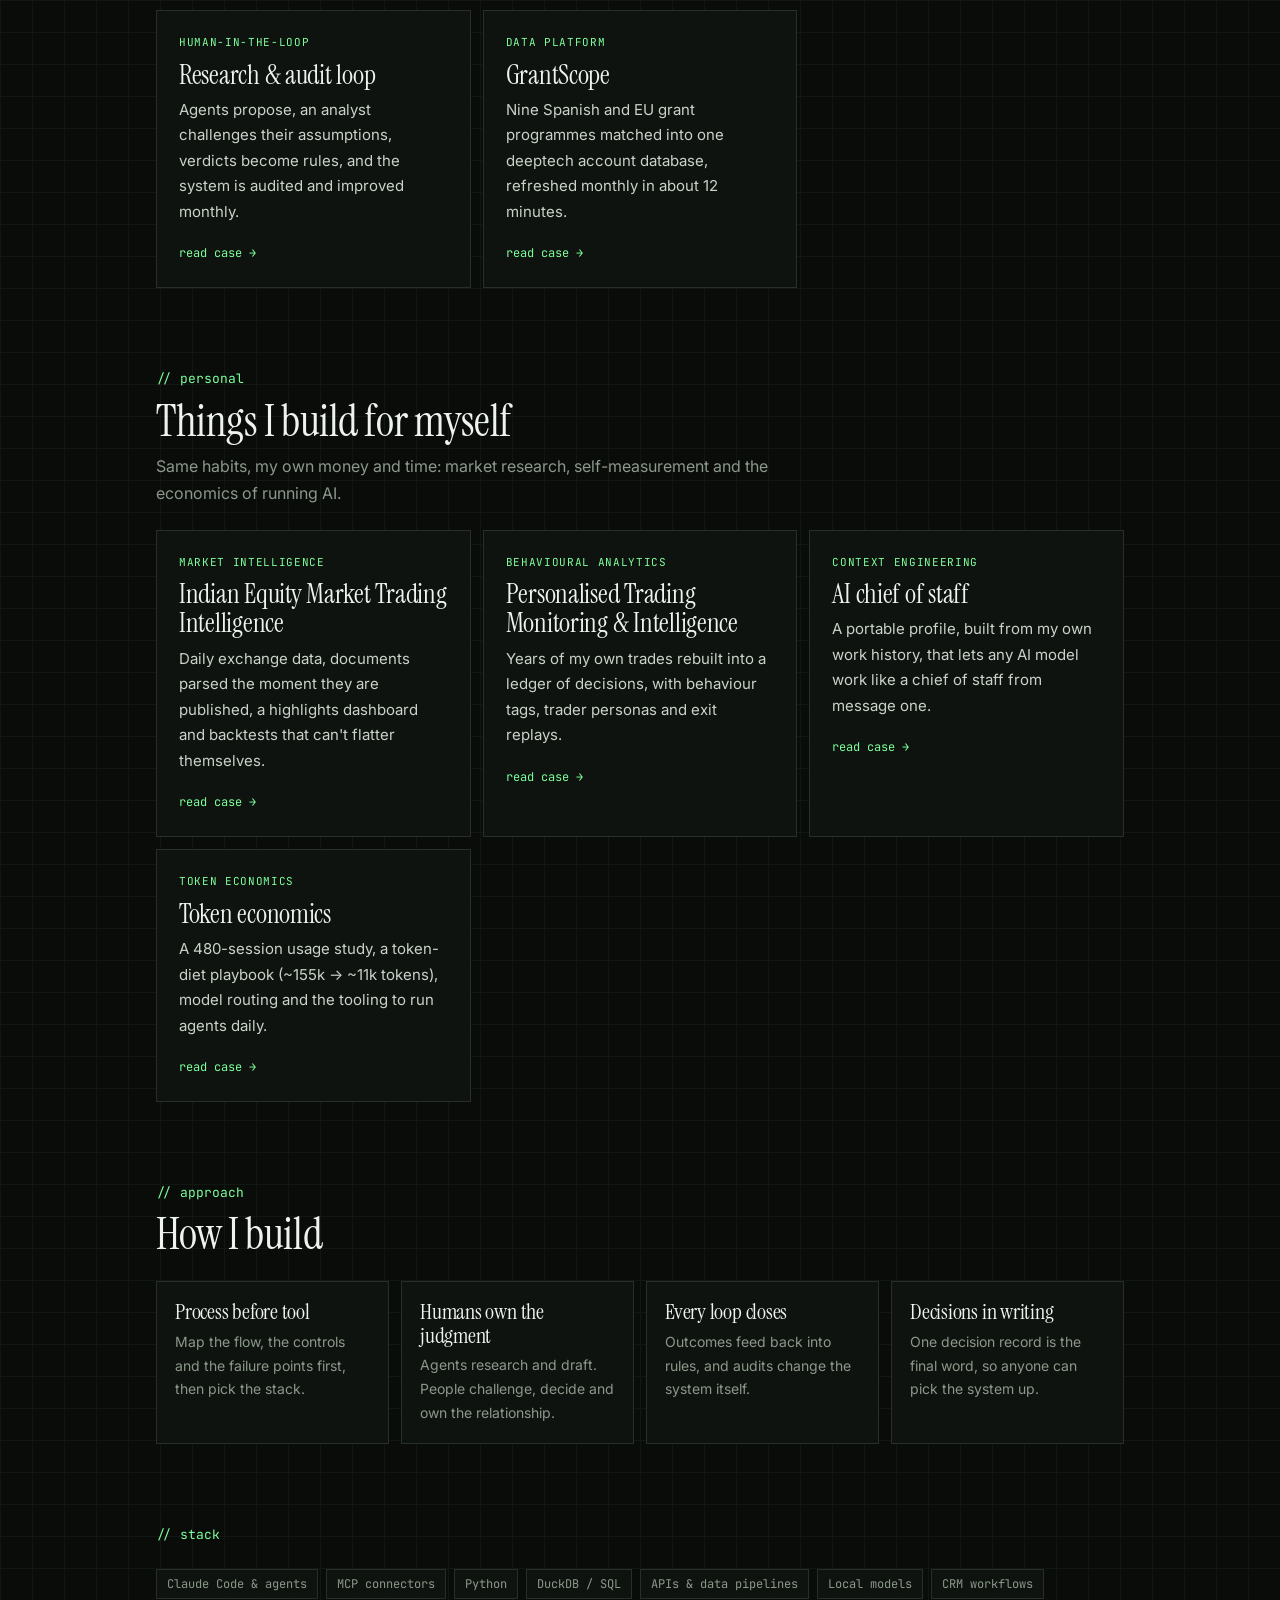
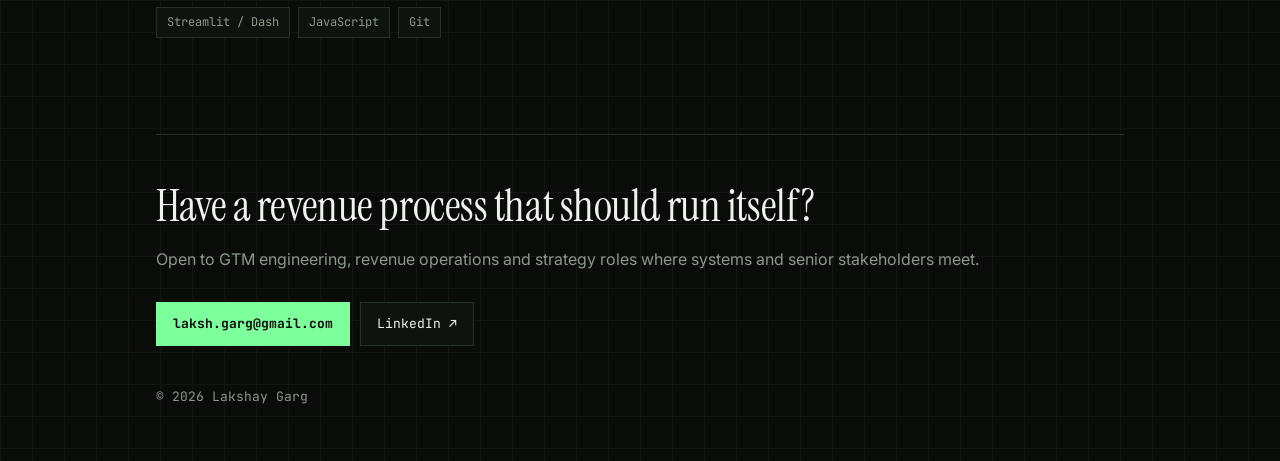
==== commit 8b845780: "Redesign: process systems positioning, professional/personal split, new case studies Co-Authored-By:" ====
--- a/index.html
+++ b/index.html
@@ -4,130 +4,63 @@
 <meta charset="utf-8">
 <meta name="viewport" content="width=device-width, initial-scale=1">
 <title>Lakshay Garg — GTM Engineer</title>
-<meta name="description" content="GTM engineer. I build signal-driven pipelines that find accounts with a reason to buy, research them and get personalised outreach ready, with a human approving every send.">
-<link rel="preconnect" href="https://fonts.googleapis.com">
-<link href="https://fonts.googleapis.com/css2?family=Inter:wght@400;500;600;700&family=JetBrains+Mono:wght@400;500&display=swap" rel="stylesheet">
+<meta name="description" content="Process systems engineer building agentic GTM systems: signal intelligence, account research and outreach pipelines, with a person accountable for every send.">
+<link rel="preconnect" href="https://fonts.googleapis.com"><link href="https://fonts.googleapis.com/css2?family=Inter:wght@400;500;600;700&family=JetBrains+Mono:wght@400;500;700&family=Instrument+Serif:ital@0;1&display=swap" rel="stylesheet">
 <link rel="stylesheet" href="site.css">
 </head>
 <body>
 <div class="wrap">
-
-<nav class="top">
-  <span class="mono">lakshay garg</span>
-  <span class="links"><a href="#work">Work</a><a href="#approach">Approach</a><a href="#contact">Contact</a></span>
-</nav>
-
+<nav class="top"><a class="brand mono" href="index.html"><b>●</b> lakshay.garg</a><span class="links"><a href="index.html#professional">/work</a><a href="index.html#personal">/builds</a><a href="index.html#contact">/contact</a></span></nav>
 <header class="hero">
-  <div class="tag mono">GTM Engineer</div>
-  <h1>I build the systems that decide <em>who to sell to, when, and what to say</em>.</h1>
-  <p class="lede">I come from business development, not engineering. I wire market signals, enrichment, AI research and outreach into one pipeline, with a human approving every message before it goes out.</p>
-  <div class="cta">
-    <a class="btn primary" href="#work">See the work</a>
-    <a class="btn" href="https://www.linkedin.com/in/lakshay-garg-66840947">LinkedIn</a>
-    <a class="btn" href="mailto:laksh.garg@gmail.com">Email</a>
+  <div class="mono prompt">$ whoami → process systems engineer · GTM engineer</div>
+  <h1>I engineer <em>revenue systems</em> the way plants are engineered: inputs, controls and feedback loops.</h1>
+  <p class="lede">Chemical engineer by training. I've spent 12+ years in the offices of CEOs and ministers turning strategy into systems that organisations run. Today I build agentic GTM systems: signal intelligence, account research and outreach pipelines, with a person accountable for every send.</p>
+  <div class="cta"><a class="btn primary" href="#professional">see the work</a><a class="btn" href="https://www.linkedin.com/in/lakshay-garg-66840947">LinkedIn ↗</a><a class="btn" href="mailto:laksh.garg@gmail.com">email</a></div>
+  <div class="path">
+    <div><span>2012</span><b>Process engineering</b></div>
+    <div><span>2014</span><b>Founded a chemicals venture</b></div>
+    <div><span>2018</span><b>M&amp;A and IPO advisory, Berlin</b></div>
+    <div><span>2021</span><b>Minister's office, Govt. of India</b></div>
+    <div><span>2022</span><b>Chief of Staff, Global CEO office</b></div>
+    <div class="now"><span>Now</span><b>Agentic GTM systems, EU + UAE</b></div>
   </div>
 </header>
 
-<section class="flow" aria-label="How my pipelines work">
-  <div class="step"><span class="mono">01</span><b>Signals</b><p>Filings, tenders, deals, disclosures, grants</p></div>
-  <div class="arrow">→</div>
-  <div class="step"><span class="mono">02</span><b>Score</b><p>Merge sources, rank accounts against the ideal customer profile</p></div>
-  <div class="arrow">→</div>
-  <div class="step"><span class="mono">03</span><b>Research</b><p>AI maps each account's pain to an offer</p></div>
-  <div class="arrow">→</div>
-  <div class="step"><span class="mono">04</span><b>Draft + check</b><p>Claims checked against proof, CRM and profile</p></div>
-  <div class="arrow">→</div>
-  <div class="step human"><span class="mono">05</span><b>Human sends</b><p>I approve, send and run the conversation</p></div>
+<section class="how">
+  <div class="sec-head"><span class="mono">// how my GTM systems work</span><h2>Machines do the volume. People make the calls.</h2></div>
+  <div class="pipe"><div class=""><span>01 · system</span><b>signals</b><p>Filings, tenders, deals and news collected</p></div><div class=""><span>02 · system</span><b>score</b><p>Accounts ranked by who matters now</p></div><div class=""><span>03 · system</span><b>research</b><p>Agents build a packet per account</p></div><div class="h"><span>04 · human</span><b>challenge</b><p>An analyst tests the agent's assumptions</p></div><div class="h"><span>05 · human</span><b>approve</b><p>I decide and send</p></div></div>
 </section>
 
-<section id="work">
-  <div class="sec-head"><span class="mono">Selected work</span><h2>Organised by the GTM problem it solves</h2></div>
-
-  <article class="work">
-    <div class="meta mono">Agent orchestration · Lead scoring · Personalised outreach</div>
-    <h3>Agent-orchestrated outbound</h3>
-    <p>A daily system that admits only accounts with a real reason to buy, ranks them, has agents research each one and draft a message, and gates every draft before it reaches me. I approve every send, and what I send feeds back into how the next drafts are written.</p>
-    <p class="out"><b>Outcome:</b> a repeatable daily outbound loop, where agents do the work and a human owns the judgment.</p>
-    <a class="more" href="cases/outbound.html">Case study →</a>
-  </article>
-
-  <article class="work">
-    <div class="meta mono">Intent data · Signal intelligence</div>
-    <h3>Sentinel: a central intelligence layer</h3>
-    <p>Many independent market trackers merged into one view of which accounts are worth approaching now. One design runs across four geographies: the EU, the GCC, India and the US.</p>
-    <p class="out"><b>Outcome:</b> one architecture producing a ranked daily brief for each market, feeding the outbound engine.</p>
-    <a class="more" href="cases/sentinel.html">Case study →</a>
-  </article>
-
-  <article class="work">
-    <div class="meta mono">Context engineering · AI memory</div>
-    <h3>An AI chief of staff that knows how I work</h3>
-    <p>A system that learns from my own work history and packages it into a portable profile, so any AI model can work like a chief of staff from the first message.</p>
-    <p class="out"><b>Outcome:</b> new AI sessions start from context instead of from zero.</p>
-    <a class="more" href="cases/chief-of-staff.html">Case study →</a>
-  </article>
-
-  <article class="work">
-    <div class="meta mono">Funnel analytics</div>
-    <h3>Finding the real bottleneck</h3>
-    <p>Weekly audits of the CRM against the outreach log, stage by stage, from invite to accepted, first message, follow-up and reply.</p>
-    <p class="out"><b>Outcome:</b> the data showed the constraint was follow-up volume, not message quality. That moved build effort away from better copy and onto the accept-to-first-message stage.</p>
-  </article>
-
-  <article class="work">
-    <div class="meta mono">Data sourcing · Entity matching</div>
-    <h3>GrantScope: a deeptech account database</h3>
-    <p>Nine Spanish and EU grant programmes scraped, matched across sources and tagged into a deeptech core. It is rebuilt monthly in about 12 minutes and used to build scouting shortlists for ecosystem events.</p>
-    <p class="out"><b>Outcome:</b> shortlists that took days of manual searching now take minutes. The same pattern now runs for EU tenders, PE deal flow and export-import buyer discovery.</p>
-    <a class="more" href="cases/grantscope.html">Case study →</a>
-  </article>
-
-  <article class="work">
-    <div class="meta mono">Analytical rigour</div>
-    <h3>An honest backtesting engine for equities</h3>
-    <p>A side project I hold to the same standard: one engine prices every test with real costs and taxes, and every idea goes through rounds of attacks before I believe it.</p>
-    <p class="out"><b>Outcome:</b> I withdrew my own inflated early results. That habit is the one I bring to pipeline metrics.</p>
-    <a class="more" href="cases/backtesting.html">Case study →</a>
-  </article>
+<section id="professional">
+  <div class="sec-head"><span class="mono">// professional</span><h2>GTM systems in production</h2><p>Built for a US-headquartered advisory firm, across the EU, the GCC, India and the US.</p></div>
+  <div class="cards"><a class="card" href="cases/sentinel.html"><div class="k">Signal intelligence</div><h3>Sentinel</h3><p>Many market trackers merged into one ranked view of which accounts to approach now. Runs across the EU, the GCC, India and the US.</p><span class="go">read case →</span></a><a class="card" href="cases/account-intelligence.html"><div class="k">Account intelligence</div><h3>Account intelligence</h3><p>1,000+ existing client accounts turned into sourced facts and a pipeline of upsell opportunities, without paying a model to read everything.</p><span class="go">read case →</span></a><a class="card" href="cases/outbound.html"><div class="k">Agent orchestration</div><h3>Outbound orchestration</h3><p>Admission, ranking, research, drafting and gating, orchestrated across model tiers, with a person approving every send.</p><span class="go">read case →</span></a><a class="card" href="cases/audit-loop.html"><div class="k">Human-in-the-loop</div><h3>Research & audit loop</h3><p>Agents propose, an analyst challenges their assumptions, verdicts become rules, and the system is audited and improved monthly.</p><span class="go">read case →</span></a><a class="card" href="cases/grantscope.html"><div class="k">Data platform</div><h3>GrantScope</h3><p>Nine Spanish and EU grant programmes matched into one deeptech account database, refreshed monthly in about 12 minutes.</p><span class="go">read case →</span></a></div>
 </section>
 
-<section id="tokens">
-  <div class="sec-head"><span class="mono">Token economics</span><h2>Making AI systems cheap enough to run every day</h2></div>
-  <div class="grid">
-    <div><h4>Measure first</h4><p>I studied 480 of my own AI sessions to see where the tokens went. A handful of very long sessions turned out to drive most of the cost.</p></div>
-    <div><h4>Cut what the model reads</h4><p>I wrote a reusable token-diet playbook. On one real job it cut a ~155k-token request to ~11k, with the same output quality.</p></div>
-    <div><h4>Route by tier</h4><p>Cheap models do bulk work and the strongest model does judgment. Every plan ends in a state a smaller model can run.</p></div>
-    <div><h4>Tooling around it</h4><p>I built add-ons that show context size live, hide unused tools, enforce workflow steps and track every running session.</p></div>
-  </div>
+<section id="personal">
+  <div class="sec-head"><span class="mono">// personal</span><h2>Things I build for myself</h2><p>Same habits, my own money and time: market research, self-measurement and the economics of running AI.</p></div>
+  <div class="cards"><a class="card" href="cases/nse-pulse.html"><div class="k">Market intelligence</div><h3>Indian Equity Market Trading Intelligence</h3><p>Daily exchange data, documents parsed the moment they are published, a highlights dashboard and backtests that can't flatter themselves.</p><span class="go">read case →</span></a><a class="card" href="cases/ledgerlens.html"><div class="k">Behavioural analytics</div><h3>Personalised Trading Monitoring & Intelligence</h3><p>Years of my own trades rebuilt into a ledger of decisions, with behaviour tags, trader personas and exit replays.</p><span class="go">read case →</span></a><a class="card" href="cases/chief-of-staff.html"><div class="k">Context engineering</div><h3>AI chief of staff</h3><p>A portable profile, built from my own work history, that lets any AI model work like a chief of staff from message one.</p><span class="go">read case →</span></a><a class="card" href="cases/token-economics.html"><div class="k">Token economics</div><h3>Token economics</h3><p>A 480-session usage study, a token-diet playbook (~155k → ~11k tokens), model routing and the tooling to run agents daily.</p><span class="go">read case →</span></a></div>
 </section>
 
 <section id="approach">
-  <div class="sec-head"><span class="mono">Approach</span><h2>How I build</h2></div>
-  <div class="grid">
-    <div><h4>Outcome before tool</h4><p>Start from the account list and the conversation I want, then pick the stack.</p></div>
-    <div><h4>Humans own the send</h4><p>AI researches and drafts. A person approves, sends and runs the relationship.</p></div>
-    <div><h4>Checks over trust</h4><p>Every claim is checked against a source. A flaw caught once becomes a rule.</p></div>
-    <div><h4>Decisions in writing</h4><p>One decision log is the final word, so anyone can pick the system up.</p></div>
+  <div class="sec-head"><span class="mono">// approach</span><h2>How I build</h2></div>
+  <div class="grid4">
+    <div><h4>Process before tool</h4><p>Map the flow, the controls and the failure points first, then pick the stack.</p></div>
+    <div><h4>Humans own the judgment</h4><p>Agents research and draft. People challenge, decide and own the relationship.</p></div>
+    <div><h4>Every loop closes</h4><p>Outcomes feed back into rules, and audits change the system itself.</p></div>
+    <div><h4>Decisions in writing</h4><p>One decision record is the final word, so anyone can pick the system up.</p></div>
   </div>
 </section>
 
 <section>
-  <div class="sec-head"><span class="mono">Stack</span></div>
-  <div class="chips">
-    <span class="chip">Claude Code &amp; agents</span><span class="chip">MCP connectors</span><span class="chip">Python</span><span class="chip">DuckDB / SQL</span><span class="chip">Web scraping &amp; APIs</span><span class="chip">Notion CRM</span><span class="chip">LinkedIn</span><span class="chip">Streamlit dashboards</span><span class="chip">JavaScript</span><span class="chip">Git</span>
-  </div>
+  <div class="sec-head"><span class="mono">// stack</span></div>
+  <div class="chips"><span class="chip">Claude Code &amp; agents</span><span class="chip">MCP connectors</span><span class="chip">Python</span><span class="chip">DuckDB / SQL</span><span class="chip">APIs &amp; data pipelines</span><span class="chip">Local models</span><span class="chip">CRM workflows</span><span class="chip">Streamlit / Dash</span><span class="chip">JavaScript</span><span class="chip">Git</span></div>
 </section>
-
 <footer id="contact">
-  <h2>Building a pipeline that should run itself?</h2>
-  <p>I'm open to GTM engineering and revenue operations roles.</p>
-  <div class="cta">
-    <a class="btn primary" href="mailto:laksh.garg@gmail.com">laksh.garg@gmail.com</a>
-    <a class="btn" href="https://www.linkedin.com/in/lakshay-garg-66840947">LinkedIn</a>
-  </div>
+  <h2>Have a revenue process that should run itself?</h2>
+  <p>Open to GTM engineering, revenue operations and strategy roles where systems and senior stakeholders meet.</p>
+  <div class="cta"><a class="btn primary" href="mailto:laksh.garg@gmail.com">laksh.garg@gmail.com</a><a class="btn" href="https://www.linkedin.com/in/lakshay-garg-66840947">LinkedIn ↗</a></div>
   <p class="fine mono">© 2026 Lakshay Garg</p>
 </footer>
-
 </div>
 </body>
 </html>
--- a/site.css
+++ b/site.css
@@ -1,53 +1,100 @@
-:root{--bg:#f7f7f5;--surface:#fff;--ink:#0f172a;--muted:#5b6474;--line:#e3e5e8;--accent:#2563eb;--accent-soft:#eaf0fe;--chip:#eef0f3}
-@media (prefers-color-scheme: dark){:root:not([data-theme="light"]){--bg:#0b0d12;--surface:#12151c;--ink:#e8ebf0;--muted:#9aa3b2;--line:#222733;--accent:#7aa2ff;--accent-soft:#172038;--chip:#1a1e28}}
-:root[data-theme="dark"]{--bg:#0b0d12;--surface:#12151c;--ink:#e8ebf0;--muted:#9aa3b2;--line:#222733;--accent:#7aa2ff;--accent-soft:#172038;--chip:#1a1e28}
+:root{
+  --bg:#0a0c0a;--grid:#131713;--surface:#0f130f;--line:#263026;--ink:#eef3ee;--body:#c9d3c9;--muted:#8b988b;
+  --accent:#7dff9b;--accent-ink:#0a0c0a;--accent-soft:#122016;
+  color-scheme:dark;
+}
+/* The site is dark by design; light preference keeps the same palette. */
+@media (prefers-color-scheme: dark){:root:not([data-theme="light"]){--bg:#0a0c0a}}
+:root[data-theme="dark"]{--bg:#0a0c0a}
 *{box-sizing:border-box}
-body{margin:0;background:var(--bg);color:var(--ink);font:16px/1.65 Inter,system-ui,sans-serif;-webkit-font-smoothing:antialiased}
-.wrap{max-width:980px;margin:0 auto;padding:0 16px}
-.mono{font-family:"JetBrains Mono",ui-monospace,monospace;font-size:13px;letter-spacing:.02em}
+body{margin:0;background-color:var(--bg);color:var(--body);font:16px/1.7 Inter,system-ui,sans-serif;-webkit-font-smoothing:antialiased;
+  background-image:linear-gradient(var(--grid) 1px,transparent 1px),linear-gradient(90deg,var(--grid) 1px,transparent 1px);background-size:32px 32px}
+.wrap{max-width:1000px;margin:0 auto;padding:0 16px}
+.mono{font-family:"JetBrains Mono",ui-monospace,monospace;font-size:13px}
+.serif{font-family:"Instrument Serif",Georgia,serif;font-weight:400}
 a{color:var(--accent)}
-h1,h2,h3,h4{margin:0;line-height:1.2;letter-spacing:-.02em}
-nav.top{display:flex;justify-content:space-between;align-items:center;padding:24px 0;border-bottom:1px solid var(--line)}
-nav.top .links a{margin-left:20px;color:var(--muted);text-decoration:none;font-size:14px}
-.hero{padding:88px 0 56px}
-.tag{display:inline-block;color:var(--accent);background:var(--accent-soft);padding:4px 10px;border-radius:6px}
-.hero h1{font-size:clamp(32px,5.4vw,54px);font-weight:700;margin:20px 0;max-width:820px}
-.hero h1 em{font-style:normal;color:var(--accent)}
-.lede{font-size:clamp(17px,2vw,19px);color:var(--muted);max-width:660px;margin:0}
+h1,h2,h3,h4{margin:0;color:var(--ink);font-family:"Instrument Serif",Georgia,serif;font-weight:400;line-height:1.08;letter-spacing:-.01em}
+
+nav.top{display:flex;justify-content:space-between;align-items:center;gap:12px;padding:22px 0;border-bottom:1px solid var(--line)}
+nav.top .brand{color:var(--ink);text-decoration:none}
+nav.top .brand b{color:var(--accent)}
+nav.top .links a{margin-left:18px;color:var(--muted);text-decoration:none;font-family:"JetBrains Mono",monospace;font-size:13px}
+nav.top .links a:hover{color:var(--accent)}
+
+.hero{padding:84px 0 48px}
+.prompt{color:var(--accent)}
+.hero h1{font-size:clamp(40px,6.4vw,76px);margin:14px 0 22px;max-width:900px}
+.hero h1 em{font-style:italic;color:var(--accent)}
+.lede{font-size:clamp(16px,1.9vw,18px);color:var(--body);max-width:680px;margin:0}
 .cta{display:flex;gap:10px;flex-wrap:wrap;margin-top:28px}
-.btn{padding:10px 16px;border-radius:8px;border:1px solid var(--line);background:var(--surface);color:var(--ink);text-decoration:none;font-weight:500;font-size:15px}
-.btn.primary{background:var(--ink);color:var(--bg);border-color:var(--ink)}
-.flow{display:flex;align-items:stretch;gap:8px;padding:24px;background:var(--surface);border:1px solid var(--line);border-radius:12px}
-.step{flex:1;min-width:0}
-.step .mono{color:var(--muted)}
-.step b{display:block;margin:4px 0 4px;font-size:15px}
-.step p{margin:0;font-size:13px;color:var(--muted);line-height:1.45}
-.step.human b{color:var(--accent)}
-.arrow{color:var(--line);font-size:20px;align-self:center}
-section{padding:72px 0 0}
-.sec-head{margin-bottom:24px}
-.sec-head .mono{color:var(--accent);text-transform:uppercase}
-.sec-head h2{font-size:clamp(24px,3.6vw,32px);margin-top:8px}
-.work{border-top:1px solid var(--line);padding:28px 0}
-.work .meta{color:var(--muted);text-transform:uppercase}
-.work h3{font-size:22px;margin:8px 0 10px}
-.work p{margin:0 0 10px;max-width:720px}
-.work .out{color:var(--muted)}
-.work .out b{color:var(--ink)}
-.more{font-weight:600;font-size:15px;text-decoration:none}
-.grid{display:grid;grid-template-columns:repeat(auto-fit,minmax(210px,1fr));gap:16px}
-.grid div{background:var(--surface);border:1px solid var(--line);border-radius:12px;padding:20px}
-.grid h4{font-size:16px;margin-bottom:6px}
-.grid p{margin:0;color:var(--muted);font-size:14px}
+.btn{padding:10px 16px;border:1px solid var(--line);background:var(--surface);color:var(--ink);text-decoration:none;font-family:"JetBrains Mono",monospace;font-size:13px}
+.btn:hover{border-color:var(--accent)}
+.btn.primary{background:var(--accent);color:var(--accent-ink);border-color:var(--accent);font-weight:700}
+
+.path{display:grid;grid-template-columns:repeat(6,1fr);margin-top:44px;border-top:1px solid var(--line)}
+.path div{padding:14px 14px 0 0;position:relative}
+.path div::before{content:"";position:absolute;top:-4px;left:0;width:7px;height:7px;background:var(--muted);border-radius:50%}
+.path .now::before{background:var(--accent);box-shadow:0 0 0 4px var(--accent-soft)}
+.path .now span{color:var(--accent)}
+.path span{display:block;color:var(--muted);font-family:"JetBrains Mono",monospace;font-size:11px;text-transform:uppercase;letter-spacing:.06em}
+.path b{display:block;color:var(--ink);font-weight:500;font-size:14px;line-height:1.4;margin-top:4px}
+
+.pipe{display:flex;flex-wrap:wrap;margin:28px 0 0}
+.pipe div{flex:1 1 140px;border:1px solid var(--line);margin:-1px 0 0 -1px;padding:12px 14px;background:var(--surface)}
+.pipe span{color:var(--muted);font-family:"JetBrains Mono",monospace;font-size:11px}
+.pipe b{display:block;color:var(--ink);font-family:"JetBrains Mono",monospace;font-size:13px;font-weight:500;margin:2px 0}
+.pipe p{margin:0;font-size:13px;color:var(--muted);line-height:1.45}
+.pipe div{position:relative}
+.pipe div:not(:last-child)::after{content:"→";position:absolute;right:-9px;top:50%;transform:translateY(-50%);color:var(--muted);background:var(--bg);font-size:13px;line-height:1;padding:2px 0;z-index:1}
+.pipe .h span{color:var(--accent)}
+.pipe .h{border-top:2px solid var(--accent)}
+
+section{padding:76px 0 0}
+.sec-head{margin-bottom:22px}
+.sec-head .mono{color:var(--accent)}
+.sec-head h2{font-size:clamp(30px,4.4vw,44px);margin-top:6px}
+.sec-head p{color:var(--muted);margin:8px 0 0;max-width:640px}
+
+.cards{display:grid;grid-template-columns:repeat(auto-fit,minmax(290px,1fr));gap:12px}
+.card{display:block;border:1px solid var(--line);background:var(--surface);padding:22px;text-decoration:none;color:var(--body);transition:border-color .15s}
+.card:hover{border-color:var(--accent)}
+.card .k{color:var(--accent);font-family:"JetBrains Mono",monospace;font-size:11px;text-transform:uppercase;letter-spacing:.06em}
+.card h3{font-size:27px;margin:8px 0 8px}
+.card p{margin:0 0 14px;font-size:15px}
+.card .go{font-family:"JetBrains Mono",monospace;font-size:12px;color:var(--accent)}
+
+.grid4{display:grid;grid-template-columns:repeat(auto-fit,minmax(210px,1fr));gap:12px}
+.grid4 div{border:1px solid var(--line);background:var(--surface);padding:18px}
+.grid4 h4{font-size:22px;margin-bottom:6px}
+.grid4 p{margin:0;color:var(--muted);font-size:14px}
 .chips{display:flex;flex-wrap:wrap;gap:8px}
-.chip{background:var(--chip);border-radius:6px;padding:5px 12px;font-size:13px;color:var(--muted)}
-footer{margin-top:88px;padding:56px 0 40px;border-top:1px solid var(--line)}
-footer h2{font-size:clamp(24px,3.6vw,32px)}
+.chip{border:1px solid var(--line);padding:4px 10px;font-family:"JetBrains Mono",monospace;font-size:12px;color:var(--muted);background:var(--surface)}
+
+footer{margin-top:96px;padding:48px 0 40px;border-top:1px solid var(--line)}
+footer h2{font-size:clamp(30px,4.4vw,44px)}
 footer p{color:var(--muted)}
-.fine{margin-top:40px}
-@media (max-width:720px){
-  .hero{padding:56px 0 40px}
-  .flow{flex-direction:column}
-  .arrow{transform:rotate(90deg);align-self:flex-start;margin-left:4px}
-  nav.top .links a{margin-left:14px}
+.fine{margin-top:40px;color:var(--muted)}
+
+/* Case pages */
+.case{max-width:780px}
+.case header{padding:60px 0 8px}
+.case header h1{font-size:clamp(36px,5.6vw,60px);margin:14px 0 16px}
+.case section{padding:44px 0 0}
+.case section h2{font-size:30px;margin-bottom:10px;display:flex;gap:14px;align-items:baseline}
+.case section h2 small{font-family:"JetBrains Mono",monospace;font-size:12px;color:var(--accent)}
+.case section p{margin:0}
+.box{border:1px solid var(--accent);background:var(--accent-soft);padding:20px 22px;margin-top:44px}
+.box h3{font-size:24px;margin-bottom:8px}
+.box ul{margin:0;padding-left:20px}
+.box li{margin:6px 0}
+.case .chips{margin-top:28px}
+.next{display:flex;justify-content:space-between;gap:12px;flex-wrap:wrap;padding:48px 0 0;font-family:"JetBrains Mono",monospace;font-size:13px}
+.next a{text-decoration:none}
+
+@media (max-width:640px){
+  .hero{padding:52px 0 36px}
+  nav.top .links a{margin-left:12px}
+  .path{grid-template-columns:repeat(2,1fr);row-gap:18px}
+  .pipe div::after{display:none}
 }
+.how{padding-top:56px}
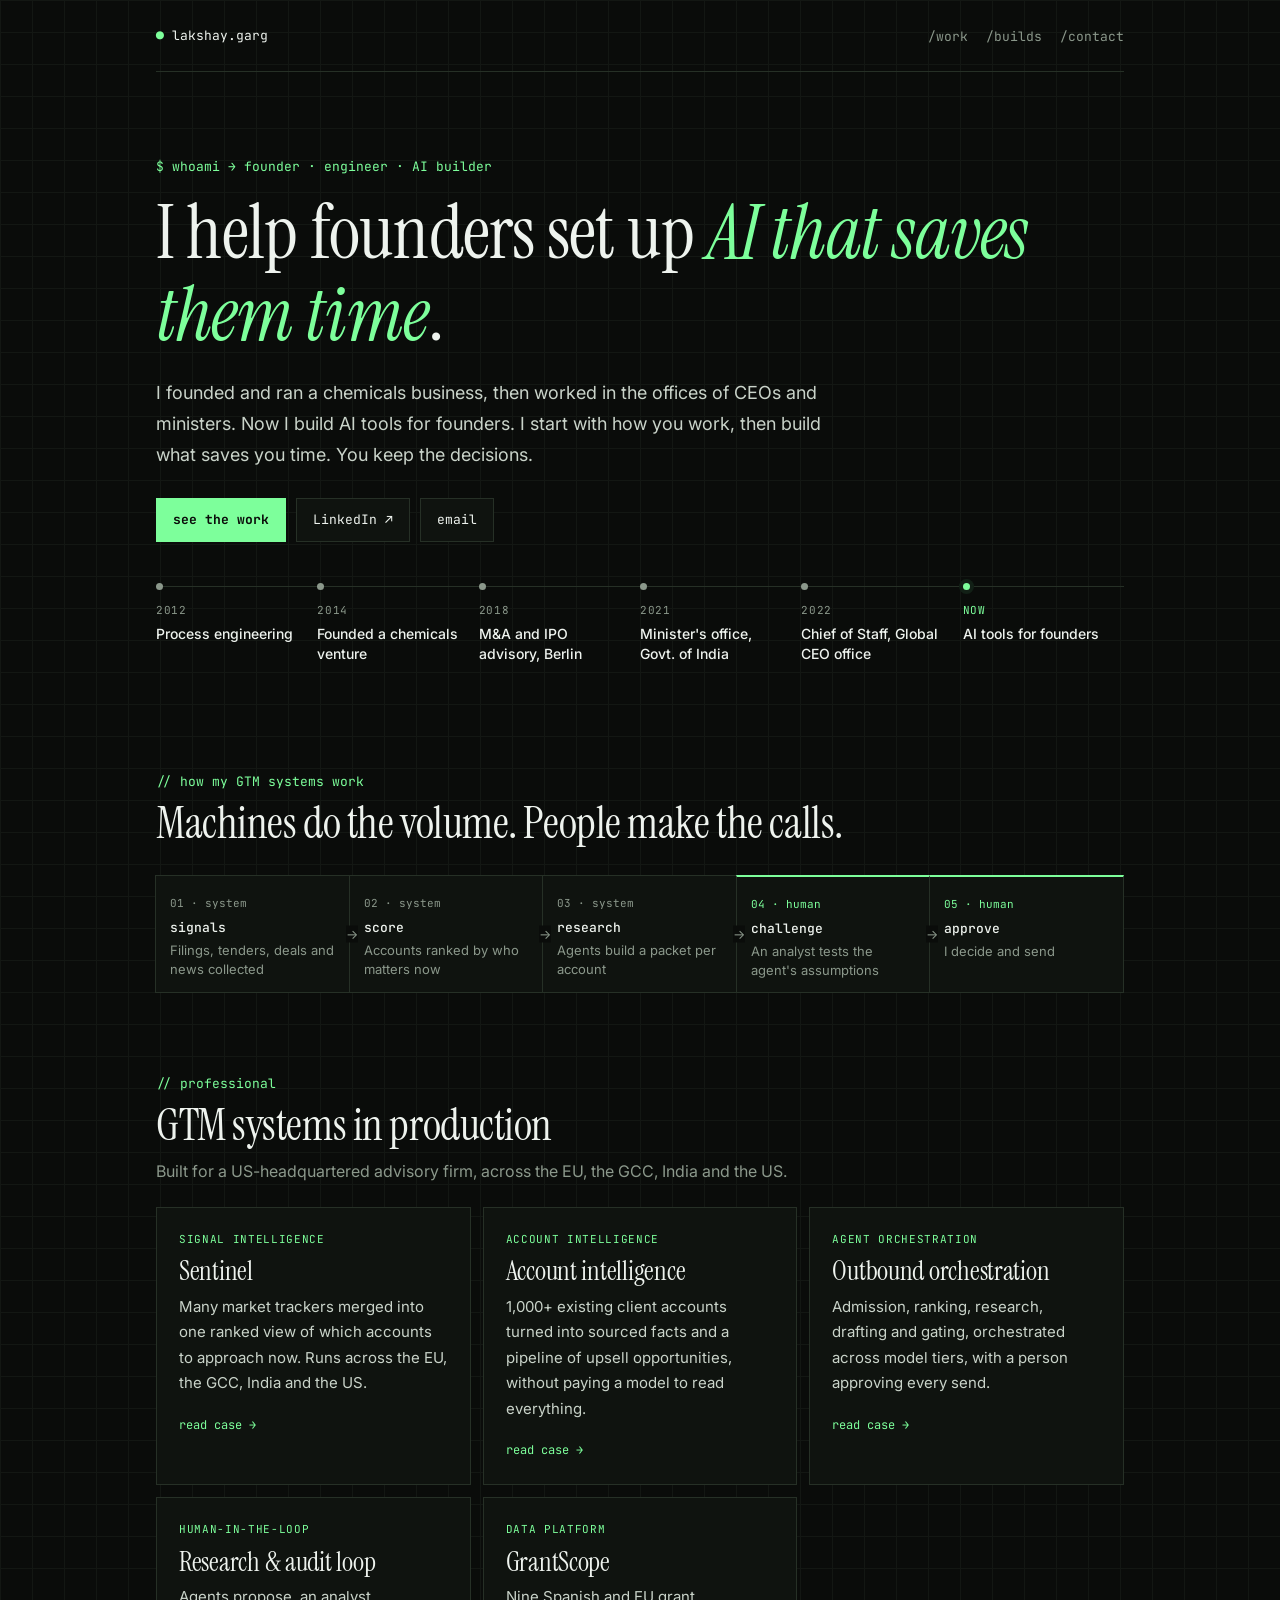
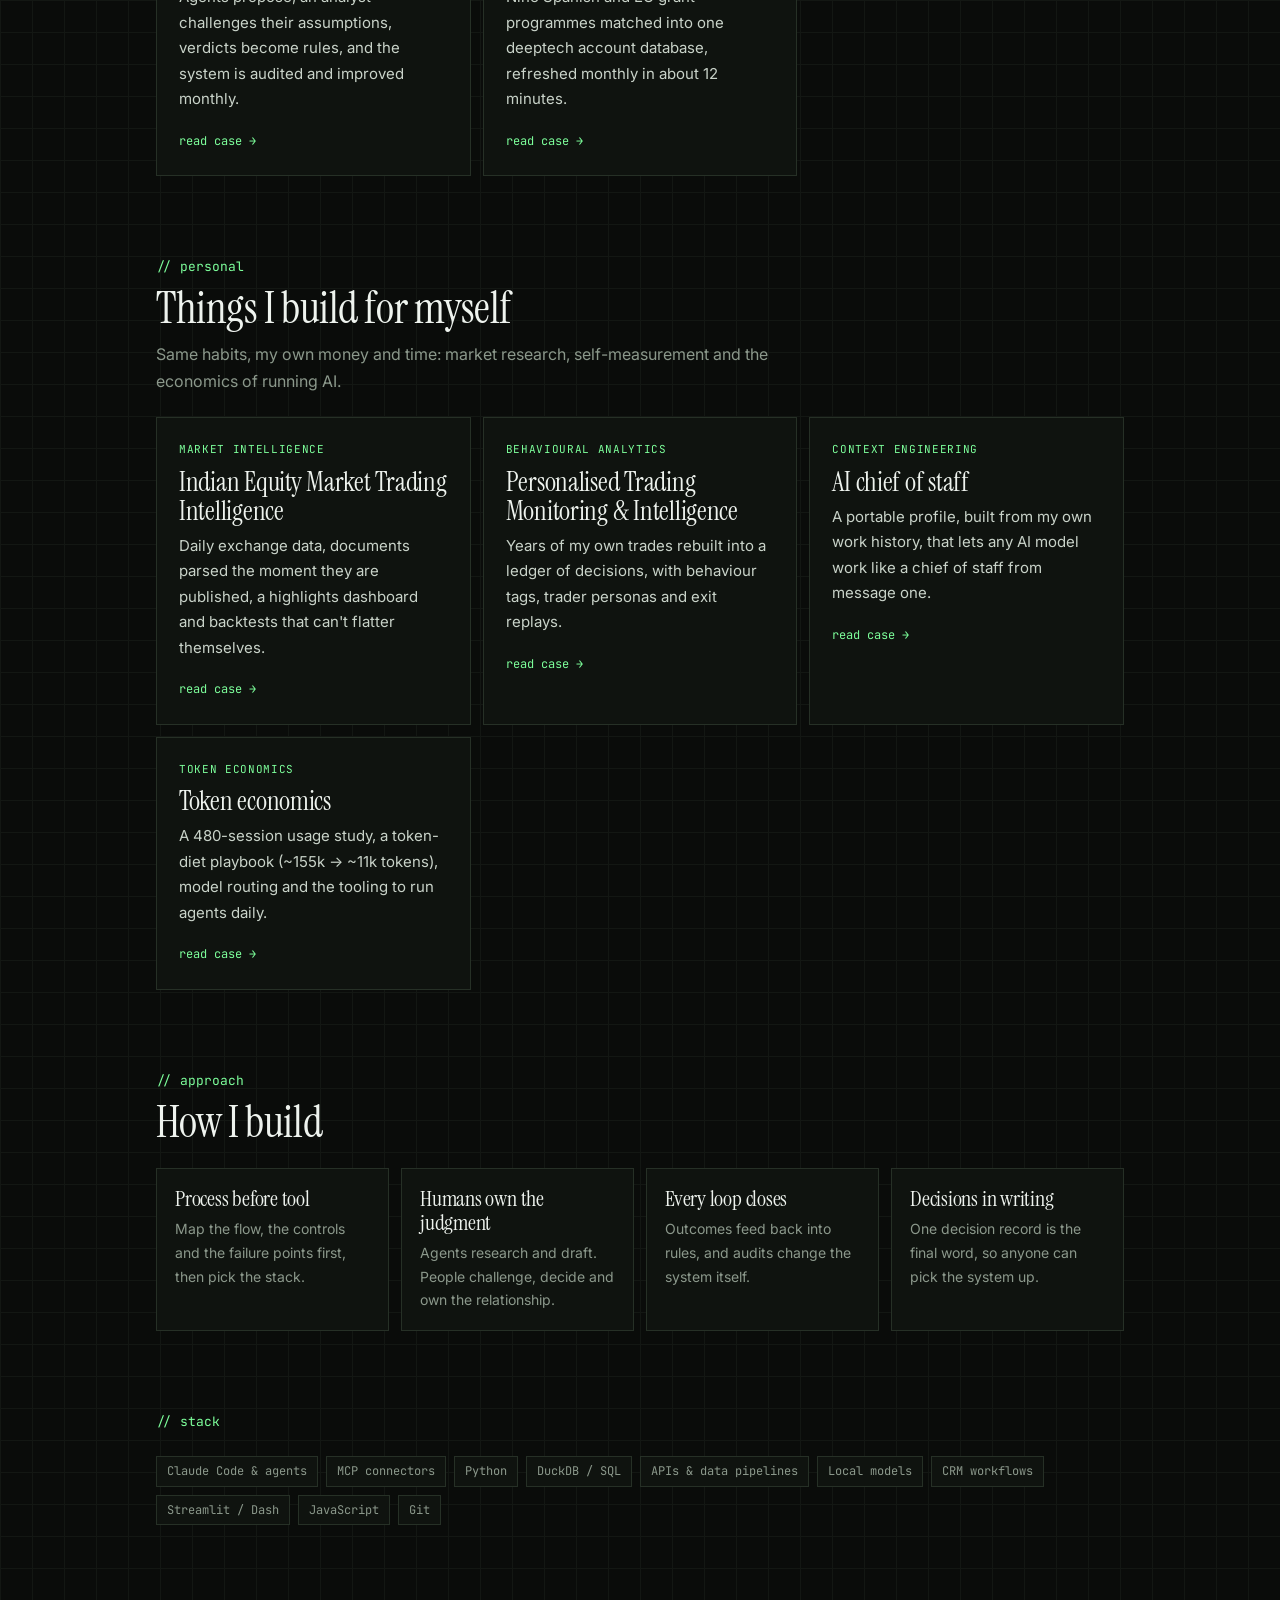
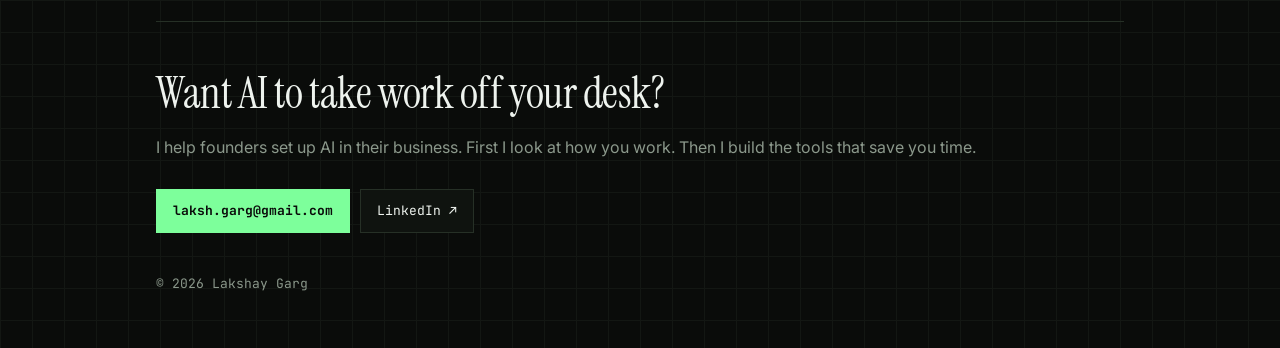
==== commit 236f4f16: "Speak to founders: new homepage top, footer and link preview Co-Authored-By: Claude Opus 5.5 <norepl" ====
--- a/index.html
+++ b/index.html
@@ -3,18 +3,19 @@
 <head>
 <meta charset="utf-8">
 <meta name="viewport" content="width=device-width, initial-scale=1">
-<title>Lakshay Garg — GTM Engineer</title>
-<meta name="description" content="Process systems engineer building agentic GTM systems: signal intelligence, account research and outreach pipelines, with a person accountable for every send.">
+<title>Lakshay Garg — AI for founders</title>
+<meta name="description" content="I help founders set up AI in their business. First I look at how you work. Then I build the tools that save you time.">
 <link rel="preconnect" href="https://fonts.googleapis.com"><link href="https://fonts.googleapis.com/css2?family=Inter:wght@400;500;600;700&family=JetBrains+Mono:wght@400;500;700&family=Instrument+Serif:ital@0;1&display=swap" rel="stylesheet">
+<meta property="og:title" content="Lakshay Garg — AI for founders"><meta property="og:description" content="I help founders set up AI in their business. First I look at how you work. Then I build the tools that save you time."><meta property="og:url" content="https://lakshgarg-wq.github.io/"><meta property="og:image" content="https://lakshgarg-wq.github.io/og/home.png"><meta name="twitter:card" content="summary_large_image">
 <link rel="stylesheet" href="site.css">
 </head>
 <body>
 <div class="wrap">
 <nav class="top"><a class="brand mono" href="index.html"><b>●</b> lakshay.garg</a><span class="links"><a href="index.html#professional">/work</a><a href="index.html#personal">/builds</a><a href="index.html#contact">/contact</a></span></nav>
 <header class="hero">
-  <div class="mono prompt">$ whoami → process systems engineer · GTM engineer</div>
-  <h1>I engineer <em>revenue systems</em> the way plants are engineered: inputs, controls and feedback loops.</h1>
-  <p class="lede">Chemical engineer by training. I've spent 12+ years in the offices of CEOs and ministers turning strategy into systems that organisations run. Today I build agentic GTM systems: signal intelligence, account research and outreach pipelines, with a person accountable for every send.</p>
+  <div class="mono prompt">$ whoami → founder · engineer · AI builder</div>
+  <h1>I help founders set up <em>AI that saves them time</em>.</h1>
+  <p class="lede">I founded and ran a chemicals business, then worked in the offices of CEOs and ministers. Now I build AI tools for founders. I start with how you work, then build what saves you time. You keep the decisions.</p>
   <div class="cta"><a class="btn primary" href="#professional">see the work</a><a class="btn" href="https://www.linkedin.com/in/lakshay-garg-66840947">LinkedIn ↗</a><a class="btn" href="mailto:laksh.garg@gmail.com">email</a></div>
   <div class="path">
     <div><span>2012</span><b>Process engineering</b></div>
@@ -22,7 +23,7 @@
     <div><span>2018</span><b>M&amp;A and IPO advisory, Berlin</b></div>
     <div><span>2021</span><b>Minister's office, Govt. of India</b></div>
     <div><span>2022</span><b>Chief of Staff, Global CEO office</b></div>
-    <div class="now"><span>Now</span><b>Agentic GTM systems, EU + UAE</b></div>
+    <div class="now"><span>Now</span><b>AI tools for founders</b></div>
   </div>
 </header>
 
@@ -56,8 +57,8 @@
   <div class="chips"><span class="chip">Claude Code &amp; agents</span><span class="chip">MCP connectors</span><span class="chip">Python</span><span class="chip">DuckDB / SQL</span><span class="chip">APIs &amp; data pipelines</span><span class="chip">Local models</span><span class="chip">CRM workflows</span><span class="chip">Streamlit / Dash</span><span class="chip">JavaScript</span><span class="chip">Git</span></div>
 </section>
 <footer id="contact">
-  <h2>Have a revenue process that should run itself?</h2>
-  <p>Open to GTM engineering, revenue operations and strategy roles where systems and senior stakeholders meet.</p>
+  <h2>Want AI to take work off your desk?</h2>
+  <p>I help founders set up AI in their business. First I look at how you work. Then I build the tools that save you time.</p>
   <div class="cta"><a class="btn primary" href="mailto:laksh.garg@gmail.com">laksh.garg@gmail.com</a><a class="btn" href="https://www.linkedin.com/in/lakshay-garg-66840947">LinkedIn ↗</a></div>
   <p class="fine mono">© 2026 Lakshay Garg</p>
 </footer>
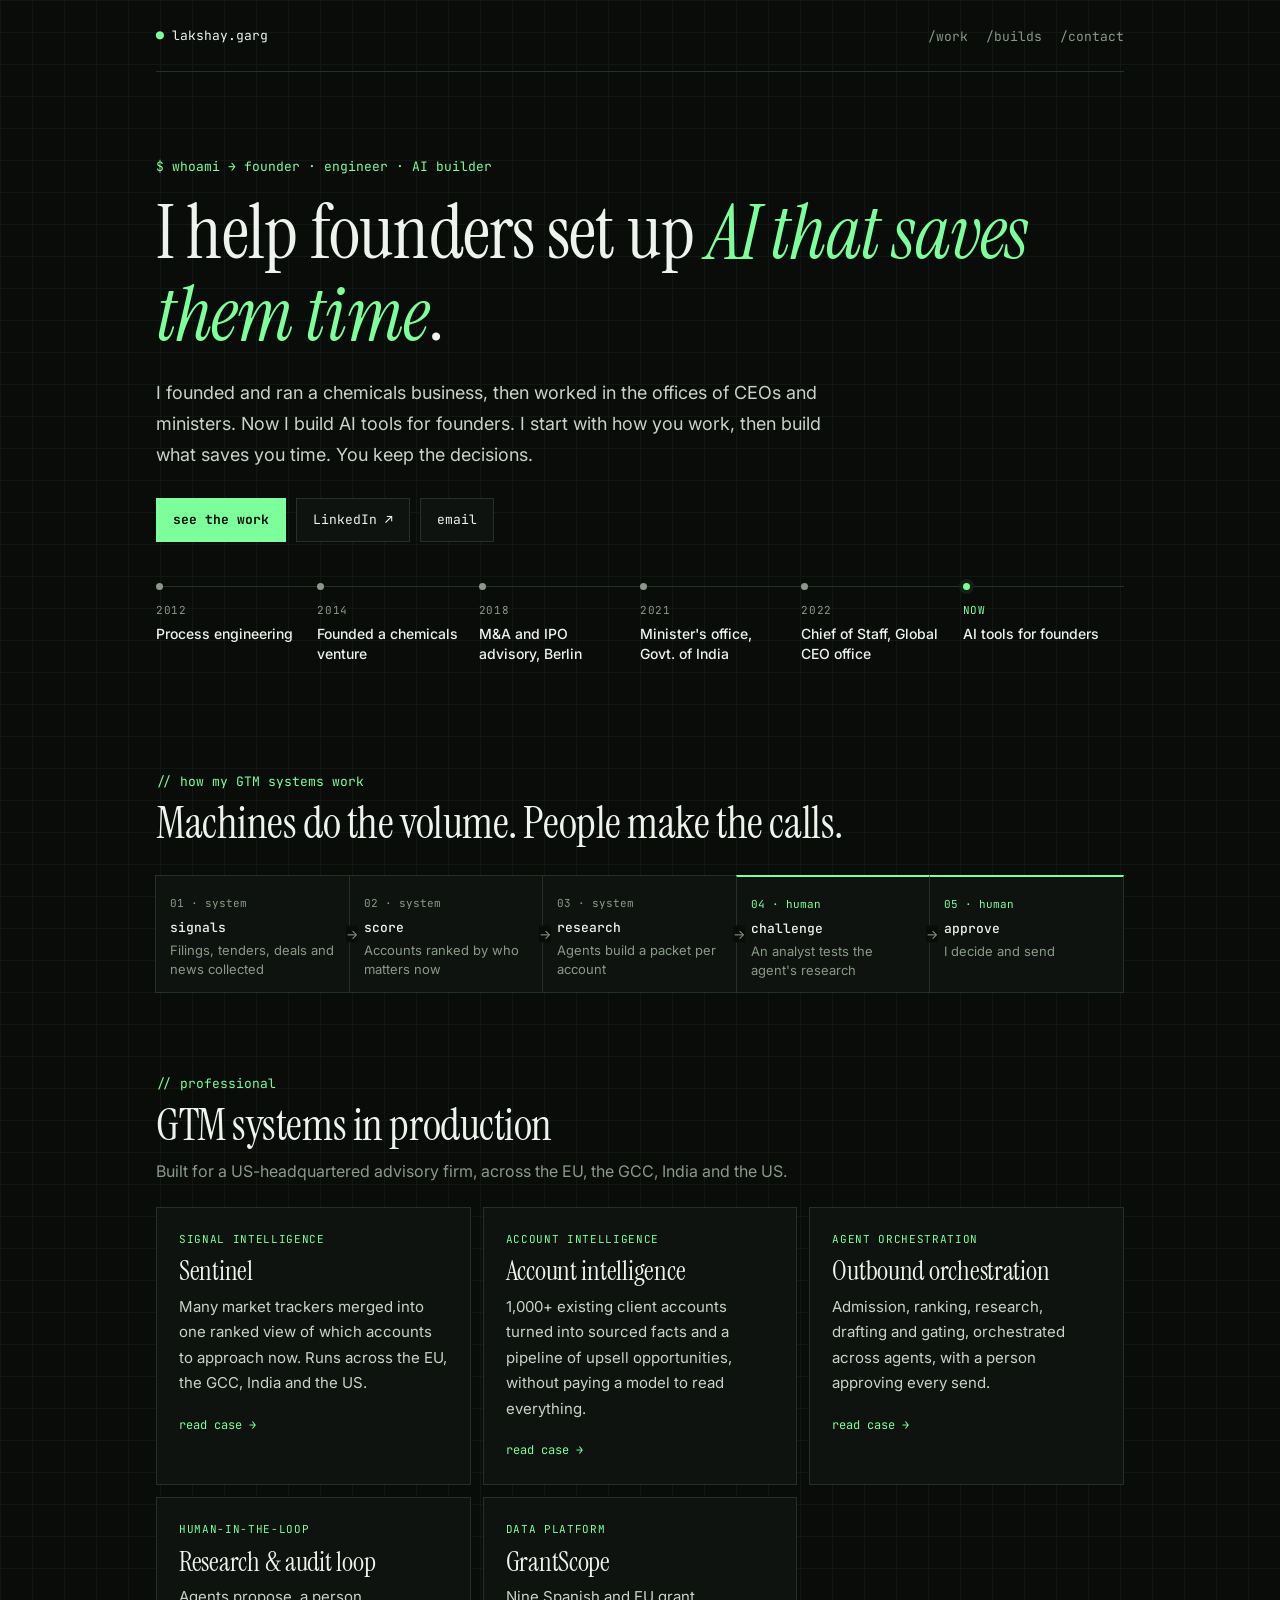
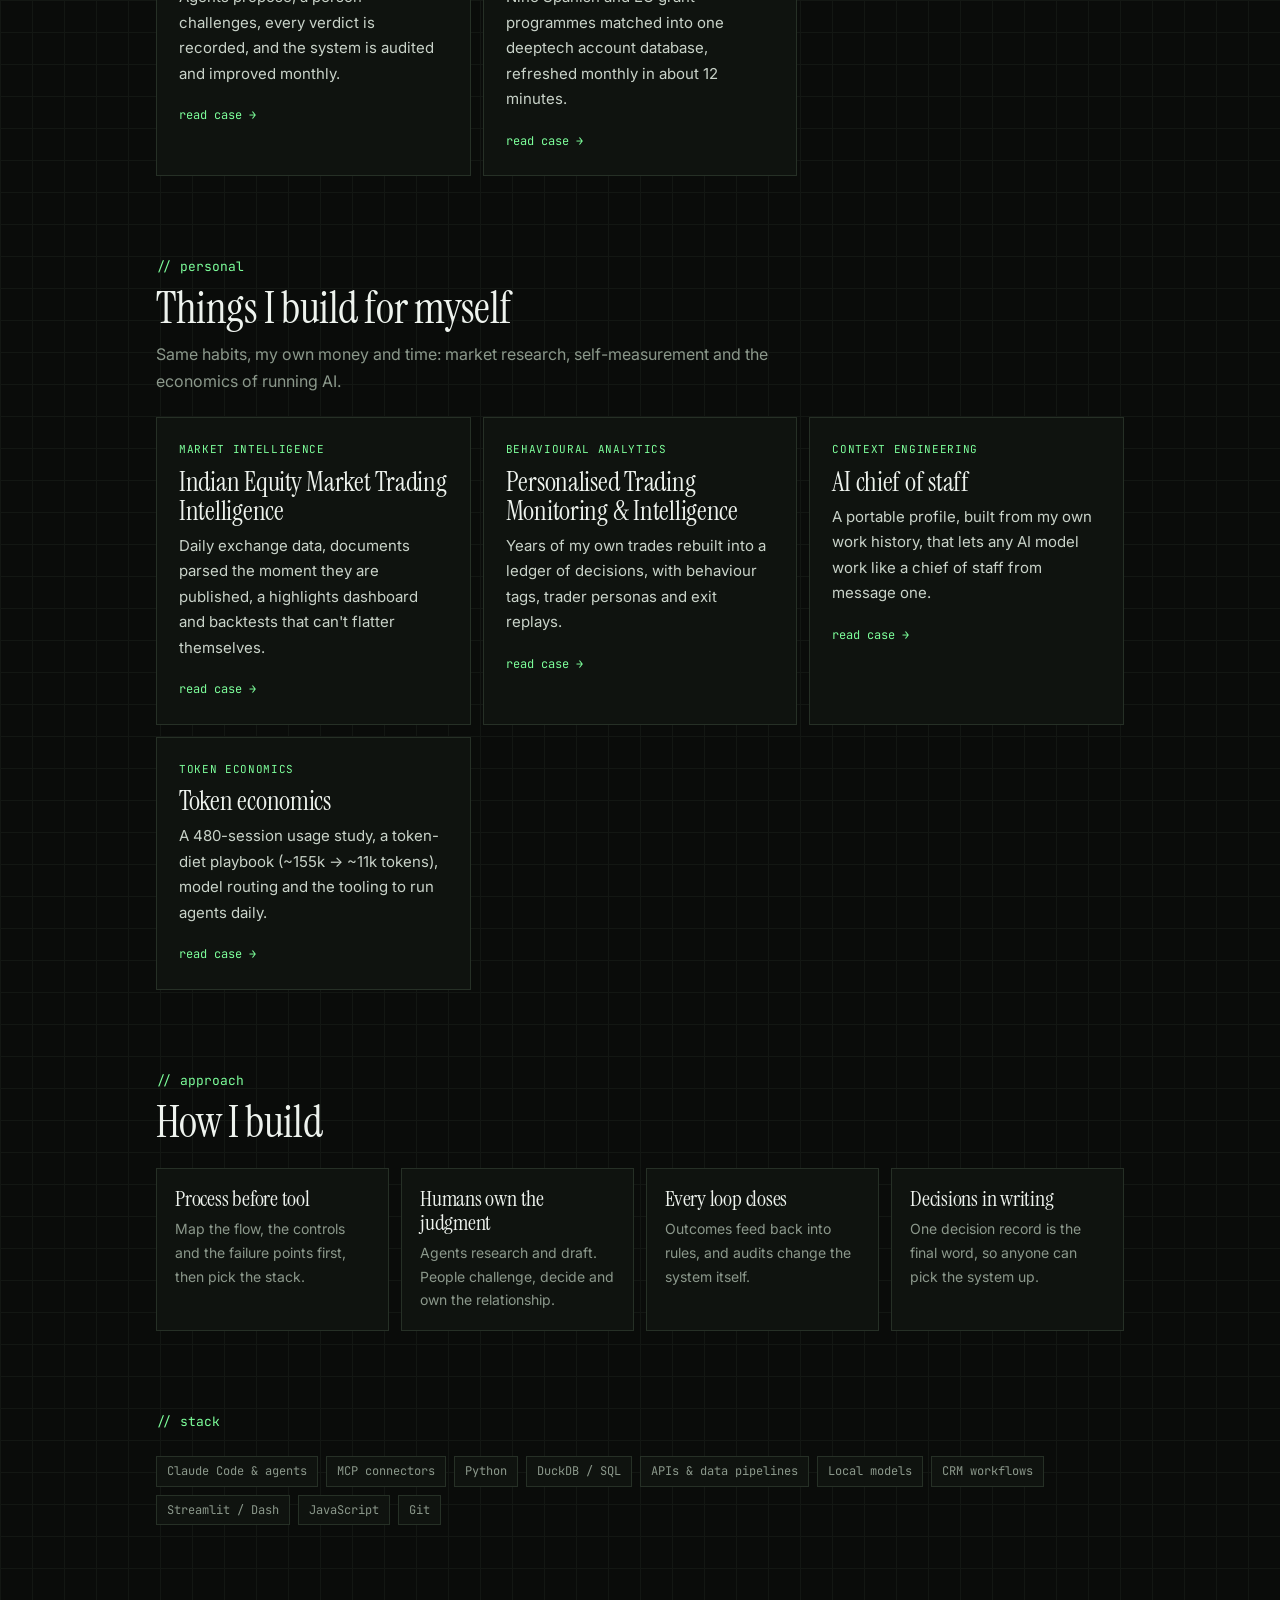
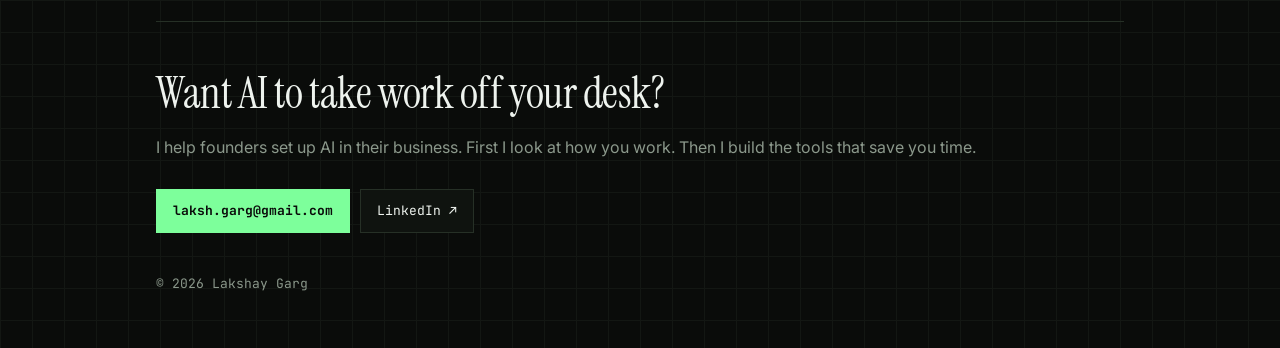
==== commit 13a546a0: "Show outcomes, not methods: strip workflow detail from every page Co-Authored-By: Claude Opus 5.5 <n" ====
--- a/index.html
+++ b/index.html
@@ -29,12 +29,12 @@
 
 <section class="how">
   <div class="sec-head"><span class="mono">// how my GTM systems work</span><h2>Machines do the volume. People make the calls.</h2></div>
-  <div class="pipe"><div class=""><span>01 · system</span><b>signals</b><p>Filings, tenders, deals and news collected</p></div><div class=""><span>02 · system</span><b>score</b><p>Accounts ranked by who matters now</p></div><div class=""><span>03 · system</span><b>research</b><p>Agents build a packet per account</p></div><div class="h"><span>04 · human</span><b>challenge</b><p>An analyst tests the agent's assumptions</p></div><div class="h"><span>05 · human</span><b>approve</b><p>I decide and send</p></div></div>
+  <div class="pipe"><div class=""><span>01 · system</span><b>signals</b><p>Filings, tenders, deals and news collected</p></div><div class=""><span>02 · system</span><b>score</b><p>Accounts ranked by who matters now</p></div><div class=""><span>03 · system</span><b>research</b><p>Agents build a packet per account</p></div><div class="h"><span>04 · human</span><b>challenge</b><p>An analyst tests the agent's research</p></div><div class="h"><span>05 · human</span><b>approve</b><p>I decide and send</p></div></div>
 </section>
 
 <section id="professional">
   <div class="sec-head"><span class="mono">// professional</span><h2>GTM systems in production</h2><p>Built for a US-headquartered advisory firm, across the EU, the GCC, India and the US.</p></div>
-  <div class="cards"><a class="card" href="cases/sentinel.html"><div class="k">Signal intelligence</div><h3>Sentinel</h3><p>Many market trackers merged into one ranked view of which accounts to approach now. Runs across the EU, the GCC, India and the US.</p><span class="go">read case →</span></a><a class="card" href="cases/account-intelligence.html"><div class="k">Account intelligence</div><h3>Account intelligence</h3><p>1,000+ existing client accounts turned into sourced facts and a pipeline of upsell opportunities, without paying a model to read everything.</p><span class="go">read case →</span></a><a class="card" href="cases/outbound.html"><div class="k">Agent orchestration</div><h3>Outbound orchestration</h3><p>Admission, ranking, research, drafting and gating, orchestrated across model tiers, with a person approving every send.</p><span class="go">read case →</span></a><a class="card" href="cases/audit-loop.html"><div class="k">Human-in-the-loop</div><h3>Research & audit loop</h3><p>Agents propose, an analyst challenges their assumptions, verdicts become rules, and the system is audited and improved monthly.</p><span class="go">read case →</span></a><a class="card" href="cases/grantscope.html"><div class="k">Data platform</div><h3>GrantScope</h3><p>Nine Spanish and EU grant programmes matched into one deeptech account database, refreshed monthly in about 12 minutes.</p><span class="go">read case →</span></a></div>
+  <div class="cards"><a class="card" href="cases/sentinel.html"><div class="k">Signal intelligence</div><h3>Sentinel</h3><p>Many market trackers merged into one ranked view of which accounts to approach now. Runs across the EU, the GCC, India and the US.</p><span class="go">read case →</span></a><a class="card" href="cases/account-intelligence.html"><div class="k">Account intelligence</div><h3>Account intelligence</h3><p>1,000+ existing client accounts turned into sourced facts and a pipeline of upsell opportunities, without paying a model to read everything.</p><span class="go">read case →</span></a><a class="card" href="cases/outbound.html"><div class="k">Agent orchestration</div><h3>Outbound orchestration</h3><p>Admission, ranking, research, drafting and gating, orchestrated across agents, with a person approving every send.</p><span class="go">read case →</span></a><a class="card" href="cases/audit-loop.html"><div class="k">Human-in-the-loop</div><h3>Research & audit loop</h3><p>Agents propose, a person challenges, every verdict is recorded, and the system is audited and improved monthly.</p><span class="go">read case →</span></a><a class="card" href="cases/grantscope.html"><div class="k">Data platform</div><h3>GrantScope</h3><p>Nine Spanish and EU grant programmes matched into one deeptech account database, refreshed monthly in about 12 minutes.</p><span class="go">read case →</span></a></div>
 </section>
 
 <section id="personal">
